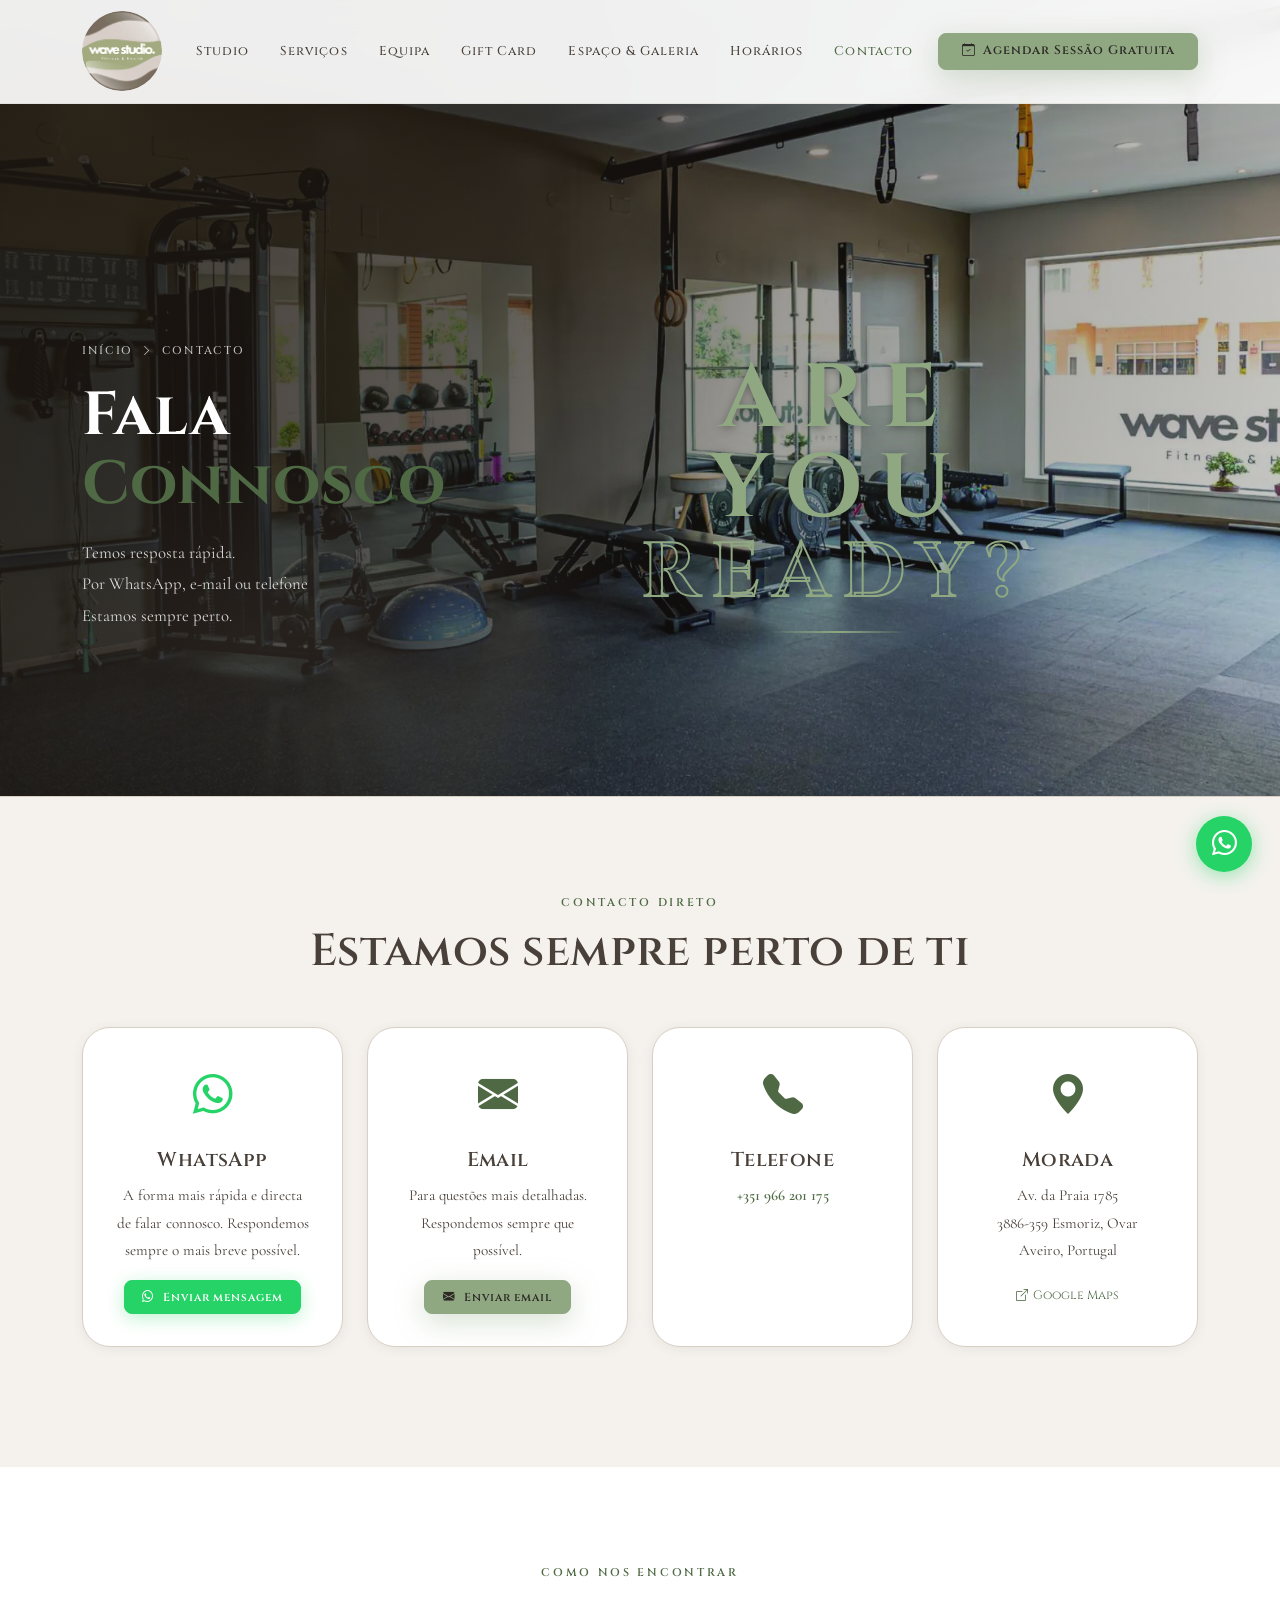
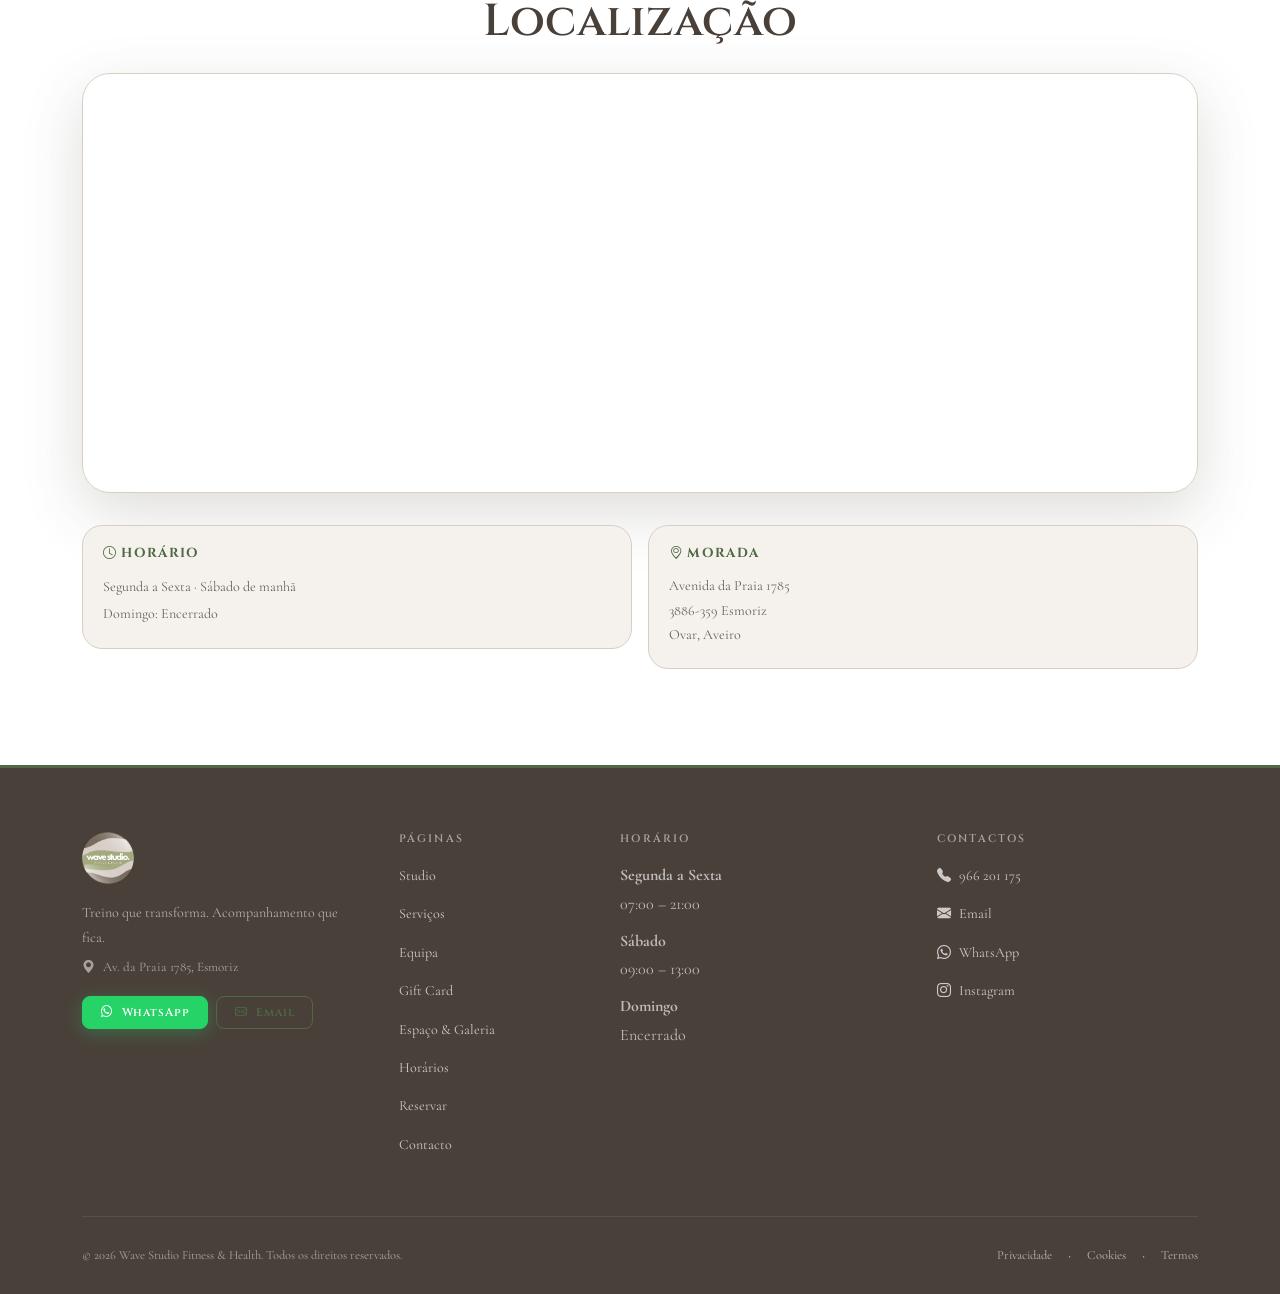
==== pages/contactos.html @ d320b625 "Versão inicial do website Wave Studio" ====
<!DOCTYPE html>
<html lang="pt-PT">
<head>
  <meta charset="UTF-8">
  <meta name="viewport" content="width=device-width, initial-scale=1.0">
  <meta name="theme-color" content="#4E6943">
  <title>Contacto — Wave Studio Fitness &amp; Health | Esmoriz</title>
  <meta name="description" content="Contacta o Wave Studio em Esmoriz. Telefone, email, WhatsApp. Av. da Praia 1785.">
  <meta name="robots" content="index, follow">
  <link rel="canonical" href="https://www.wavestudiofitness.pt/pages/contactos.html">
  <link rel="icon" href="/favicon.ico" sizes="any">
  <link rel="icon" type="image/png" sizes="32x32" href="../assets/icons/favicon-32.png">
  <link rel="icon" type="image/png" sizes="16x16" href="../assets/icons/favicon-16.png">
  <link rel="apple-touch-icon" sizes="180x180" href="../assets/icons/apple-touch-icon.png">
  <link rel="manifest" href="/site.webmanifest">
  <meta property="og:title" content="Contacto — Wave Studio Fitness & Health | Esmoriz">
  <meta property="og:description" content="Contacta o Wave Studio em Esmoriz. Telefone, email, WhatsApp. Av. da Praia 1785.">
  <meta property="og:type" content="website">
  <meta property="og:url" content="https://www.wavestudiofitness.pt/pages/contactos.html">
  <meta property="og:locale" content="pt_PT">
  <meta property="og:image" content="https://www.wavestudiofitness.pt/assets/images/logos/og-image.jpg">
  <link rel="preconnect" href="https://fonts.googleapis.com">
  <link rel="preconnect" href="https://fonts.gstatic.com" crossorigin>
  <link href="https://fonts.googleapis.com/css2?family=Cinzel:wght@400;500;600;700&family=Cormorant+Garamond:ital,wght@0,300;0,400;0,500;0,600;1,300;1,400&display=swap" rel="stylesheet">
  <link href="https://cdn.jsdelivr.net/npm/bootstrap@5.3.3/dist/css/bootstrap.min.css" rel="stylesheet" integrity="sha384-QWTKZyjpPEjISv5WaRU9OFeRpok6YctnYmDr5pNlyT2bRjXh0JMhjY6hW+ALEwIH" crossorigin="anonymous">
  <link rel="stylesheet" href="../assets/fonts/bootstrap-icons.css">
  <link rel="stylesheet" href="../assets/css/style.css">
  <link rel="stylesheet" href="../assets/css/overrides.css">

  <link rel="stylesheet" href="../assets/css/contactos.css">
</head>
<body>
  <a class="skip-link" href="#main-content">Saltar para o conteúdo</a>
  <!-- ════════════════════════════════════════════════════
       NAVBAR — estrutura idêntica em todas as páginas do site
  ════════════════════════════════════════════════════ -->
    <nav class="navbar navbar-expand-lg fixed-top" id="navbar" aria-label="Navegação principal">
    <div class="container">
      <a class="navbar-brand" href="../index.html" aria-label="Wave Studio Fitness &amp; Health">
        <img src="../assets/images/logos/logomarca.webp" alt="Wave Studio Fitness &amp; Health" class="navbar-logo"
             onerror="this.onerror=null;this.style.display='none'">
      </a>
      <button class="navbar-toggler" type="button"
              data-bs-toggle="collapse" data-bs-target="#menuNav"
              aria-controls="menuNav" aria-expanded="false"
              aria-label="Abrir menu de navegação">
        <span class="navbar-toggler-icon"></span>
      </button>
      <div class="navbar-collapse collapse" id="menuNav">
        <ul class="navbar-nav ms-auto align-items-lg-center gap-lg-1" role="list">
          <li class="nav-item"><a class="nav-link" href="../index.html#sobre">Studio</a></li>
          <li class="nav-item"><a class="nav-link" href="servicos.html">Serviços</a></li>
          <li class="nav-item"><a class="nav-link" href="equipa.html">Equipa</a></li>
          <li class="nav-item"><a class="nav-link" href="../index.html#gift">Gift Card</a></li>
          <li class="nav-item"><a class="nav-link" href="galeria.html">Espaço &amp; Galeria</a></li>
          <li class="nav-item"><a class="nav-link" href="horarios.html">Horários</a></li>
          <li class="nav-item"><a class="nav-link active" aria-current="page" href="contactos.html">Contacto</a></li>
          <li class="nav-item ms-lg-2">
            <a class="btn btn-primary btn-nav" href="reservas.html"
               aria-label="Reservar sessão experimental gratuita">
              <i class="bi bi-calendar-check" aria-hidden="true"></i>
              Agendar Sessão Gratuita
            </a>
          </li>
        </ul>
      </div>
    </div>
  </nav>
  <main id="main-content" tabindex="-1">
    <!-- ════════════════════════════════════════════════════
         HERO DA PÁGINA — imagem de fundo + breadcrumb
    ════════════════════════════════════════════════════ -->
        <header class="page-hero page-hero--img ayr-hero"
            style="background-image:url('../assets/images/gallery/equipamento-cardio.webp')"
            aria-labelledby="h-contactos">
      <div class="page-hero__overlay" aria-hidden="true"></div>

      <!-- ── Layout hero: esquerda = texto fixo | direita = animação ── -->
      <div class="container page-hero__inner">

        <!-- ESQUERDA: texto sempre visível -->
        <div class="ayr-left">
          <nav class="breadcrumb-wave" aria-label="Breadcrumb">
            <a href="../index.html">Início</a>
            <i class="bi bi-chevron-right" aria-hidden="true"></i>
            <span aria-current="page">Contacto</span>
          </nav>
          <h1 id="h-contactos" class="page-hero__titulo">Fala<br><span class="txt-accent">Connosco</span></h1>
          <p class="page-hero__sub">Temos resposta rápida.<br>Por WhatsApp, e-mail ou telefone <br>Estamos sempre perto.</p>
        </div>

        <!-- DIREITA: animação "ARE YOU READY?" -->
        <div class="ayr-right" aria-hidden="true">
          <span class="ayr-word" style="animation-delay:0s">ARE</span>
          <span class="ayr-word" style="animation-delay:.45s">YOU</span>
          <span class="ayr-word ayr-word--accent" style="animation-delay:.9s">READY?</span>
        </div>

      </div>
    </header>
    <!-- ════════════════════════════════════════════════════
         CANAIS DE CONTACTO — telefone, WhatsApp, email, morada
    ════════════════════════════════════════════════════ -->
    <section class="section section--creme" aria-labelledby="h-canais">
      <div class="container">
        <div class="text-center mb-5"><span class="sec-label">Contacto direto</span><h2 id="h-canais" class="sec-title">Estamos sempre perto de ti</h2></div>
        <div class="row g-4 mb-4">
          <div class="col-md-6 col-lg-3 reveal">
            <div class="card-wave text-center">
              <i class="bi bi-whatsapp" style="font-size:2.5rem;color:#25D366;display:block;margin-bottom:1rem" aria-hidden="true"></i>
              <h3 class="card-title">WhatsApp</h3>
              <p class="card-text">A forma mais rápida e directa de falar connosco. Respondemos sempre o mais breve possível.</p>
              <a href="https://wa.me/351966201175?text=Olá!%20Gostaria%20de%20saber%20mais%20sobre%20o%20Wave%20Studio." target="_blank" rel="noopener noreferrer" class="btn btn-wa btn-sm" aria-label="WhatsApp (abre em nova aba)"><i class="bi bi-whatsapp" aria-hidden="true"></i> Enviar mensagem</a>
            </div>
          </div>
          <div class="col-md-6 col-lg-3 reveal" style="animation-delay:.1s">
            <div class="card-wave text-center">
              <i class="bi bi-envelope-fill" style="font-size:2.5rem;color:var(--salvia-texto);display:block;margin-bottom:1rem" aria-hidden="true"></i>
              <h3 class="card-title">Email</h3>
              <p class="card-text">Para questões mais detalhadas. Respondemos sempre que possível.</p>
              <a href="mailto:wavestudiofitness@gmail.com?subject=Questao%20Wave%20Studio" class="btn btn-primary btn-sm"><i class="bi bi-envelope-fill" aria-hidden="true"></i> Enviar email</a>
            </div>
          </div>
          <div class="col-md-6 col-lg-3 reveal" style="animation-delay:.15s">
            <div class="card-wave text-center">
              <i class="bi bi-telephone-fill" style="font-size:2.5rem;color:var(--salvia-texto);display:block;margin-bottom:1rem" aria-hidden="true"></i>
              <h3 class="card-title">Telefone</h3>
              <p class="card-text"><a href="tel:+351966201175" style="color:var(--salvia-texto);text-decoration:none;font-weight:600">+351 966 201 175</a></p>
            </div>
          </div>
          <div class="col-md-6 col-lg-3 reveal" style="animation-delay:.2s">
            <div class="card-wave text-center">
              <i class="bi bi-geo-alt-fill" style="font-size:2.5rem;color:var(--salvia-texto);display:block;margin-bottom:1rem" aria-hidden="true"></i>
              <h3 class="card-title">Morada</h3>
              <p class="card-text">Av. da Praia 1785<br>3886-359 Esmoriz, Ovar<br>Aveiro, Portugal</p>
              <a href="https://maps.google.com/?q=Avenida+da+Praia+1785+Esmoriz" target="_blank" rel="noopener noreferrer" style="font-family:var(--f-h);font-size:.76rem;color:var(--salvia-texto);text-decoration:none;display:inline-flex;align-items:center;gap:.35rem" aria-label="Google Maps"><i class="bi bi-box-arrow-up-right" aria-hidden="true"></i>Google Maps</a>
            </div>
          </div>
        </div>
      </div>
    </section>
    <!-- ════════════════════════════════════════════════════
         MAPA — localização incorporada (Google Maps embed)
    ════════════════════════════════════════════════════ -->
    <section class="section" aria-labelledby="h-mapa">
      <div class="container">
        <div class="text-center mb-4"><span class="sec-label">Como nos encontrar</span><h2 id="h-mapa" class="sec-title">Localização</h2></div>
        <div style="border-radius:var(--r-xl);overflow:hidden;box-shadow:var(--sh-lg);border:1px solid var(--bege);height:420px">
          <iframe src="https://www.google.com/maps/embed?pb=!1m18!1m12!1m3!1d3023.1!2d-8.6432!3d40.9453!2m3!1f0!2f0!3f0!3m2!1i1024!2i768!4f13.1!3m3!1m2!1s0x0%3A0x0!2sAvenida+da+Praia+1785%2C+Esmoriz!5e0!3m2!1spt!2spt!4v1" width="100%" height="100%" style="border:0" loading="lazy" allowfullscreen title="Mapa do Wave Studio em Esmoriz" referrerpolicy="no-referrer-when-downgrade"></iframe>
        </div>
        <div class="row g-3 mt-3">
          <div class="col-md-6"><div style="background:var(--creme);border-radius:var(--r-lg);padding:1.25rem;border:1px solid var(--bege)"><h4 style="font-family:var(--f-h);font-size:.82rem;font-weight:700;letter-spacing:.1em;text-transform:uppercase;color:var(--salvia-texto);margin-bottom:.75rem"><i class="bi bi-clock me-1" aria-hidden="true"></i>Horário</h4><p style="font-family:var(--f-body);font-size:.88rem;color:var(--txt-muted);margin:0;line-height:1.9">Segunda a Sexta · Sábado de manhã<br>Domingo: Encerrado</p></div></div>
          <div class="col-md-6"><div style="background:var(--creme);border-radius:var(--r-lg);padding:1.25rem;border:1px solid var(--bege)"><h4 style="font-family:var(--f-h);font-size:.82rem;font-weight:700;letter-spacing:.1em;text-transform:uppercase;color:var(--salvia-texto);margin-bottom:.75rem"><i class="bi bi-geo-alt me-1" aria-hidden="true"></i>Morada</h4><address style="font-style:normal;font-family:var(--f-body);font-size:.88rem;color:var(--txt-muted);line-height:1.75;margin:0">Avenida da Praia 1785<br>3886-359 Esmoriz<br>Ovar, Aveiro</address></div></div>
        </div>
      </div>
    </section>
  </main>
  <!-- ════════════════════════════════════════════════════
       FOOTER — estrutura idêntica em todas as páginas do site
  ════════════════════════════════════════════════════ -->
    <footer class="footer" role="contentinfo">
    <div class="container">
      <div class="row g-4 justify-content-between">
        <div class="col-lg-3">
          <img src="../assets/images/logos/logomarca.webp" alt="Wave Studio Fitness &amp; Health"
               class="footer__logo" onerror="this.style.display='none'">
          <p class="footer__tagline">Treino que transforma. Acompanhamento que fica.</p>
          <address class="footer__addr not-italic"><i class="bi bi-geo-alt-fill me-2" aria-hidden="true"></i>Av. da Praia 1785, Esmoriz</address>
          <div class="d-flex gap-2 flex-wrap mt-3">
            <a href="https://wa.me/351966201175" target="_blank" rel="noopener noreferrer"
               class="btn btn-wa btn-sm" aria-label="WhatsApp">
              <i class="bi bi-whatsapp" aria-hidden="true"></i> WhatsApp
            </a>
            <a href="mailto:wavestudiofitness@gmail.com" class="btn btn-outline-salvia btn-sm">
              <i class="bi bi-envelope" aria-hidden="true"></i> Email
            </a>
          </div>
        </div>
        <div class="col-sm-6 col-lg-2">
          <h2 class="footer__h">Páginas</h3>
          <nav aria-label="Rodapé — páginas">
            <ul class="footer__links">
              <li><a href="../index.html#sobre" class="footer__link">Studio</a></li>
              <li><a href="servicos.html" class="footer__link">Serviços</a></li>
              <li><a href="equipa.html" class="footer__link">Equipa</a></li>
              <li><a href="../index.html#gift" class="footer__link">Gift Card</a></li>
              <li><a href="galeria.html" class="footer__link">Espaço &amp; Galeria</a></li>
              <li><a href="horarios.html" class="footer__link">Horários</a></li>
              <li><a href="reservas.html" class="footer__link">Reservar</a></li>
              <li><a href="contactos.html" class="footer__link">Contacto</a></li>
            </ul>
          </nav>
        </div>
        <div class="col-sm-6 col-lg-3">
          <h2 class="footer__h">Horário</h3>
          <dl class="footer__horario"><dt>Segunda a Sexta</dt><dd>07:00 – 21:00</dd><dt>Sábado</dt><dd>09:00 – 13:00</dd><dt>Domingo</dt><dd>Encerrado</dd></dl>
        </div>
        <div class="col-sm-6 col-lg-3">
          <h2 class="footer__h">Contactos</h3>
          <ul class="footer__links">
            <li><a href="tel:+351966201175" class="footer__link"><i class="bi bi-telephone-fill me-2" aria-hidden="true"></i>966 201 175</a></li>
            <li><a href="mailto:wavestudiofitness@gmail.com" class="footer__link"><i class="bi bi-envelope-fill me-2" aria-hidden="true"></i>Email</a></li>
            <li><a href="https://wa.me/351966201175" target="_blank" rel="noopener noreferrer" class="footer__link" aria-label="WhatsApp"><i class="bi bi-whatsapp me-2" aria-hidden="true"></i>WhatsApp</a></li>
            <li><a href="https://instagram.com/wavestudiofitness" target="_blank" rel="noopener noreferrer" class="footer__link" aria-label="Instagram"><i class="bi bi-instagram me-2" aria-hidden="true"></i>Instagram</a></li>
          </ul>
        </div>
      </div>
      <div class="footer__base">
        <p class="footer__copy">© 2026 Wave Studio Fitness &amp; Health. Todos os direitos reservados.</p>
        <nav class="footer__legal" aria-label="Legal">
          <a href="privacidade.html" class="footer__legal-link">Privacidade</a>
          <span aria-hidden="true">·</span>
          <a href="cookies.html" class="footer__legal-link">Cookies</a>
          <span aria-hidden="true">·</span>
          <a href="termos.html" class="footer__legal-link">Termos</a>
        </nav>
      </div>
    </div>
  </footer>
  <!-- ════════════════════════════════════════════════════
       SCRIPTS — Bootstrap + site.js
  ════════════════════════════════════════════════════ -->
  <script src="https://cdn.jsdelivr.net/npm/bootstrap@5.3.3/dist/js/bootstrap.bundle.min.js"
          integrity="sha384-YvpcrYf0tY3lHB60NNkmXc4s9bIOgUxi8T/jzmzH6wHs8lyxwQz8UhVxMrZjXhR"
          crossorigin="anonymous"></script>
  <script src="../assets/js/site.js"></script>

  <!-- Cookie Banner -->
  <div id="bannerCookies" class="cookie-banner" role="dialog"
       aria-modal="true" aria-labelledby="ck-h" aria-describedby="ck-d" hidden>
    <div class="cookie-banner__inner">
      <div class="cookie-banner__txt">
        <strong id="ck-h">Utilizamos cookies</strong>
        <p id="ck-d">Essenciais para o funcionamento.
          <a href="cookies.html" class="cookie-banner__link">Cookies</a> ·
          <a href="privacidade.html" class="cookie-banner__link">Privacidade</a>.
        </p>
      </div>
      <div class="cookie-banner__btns">
        <button class="btn-ck-recusar" onclick="recusarCookies()">Só essenciais</button>
        <button class="btn btn-primary btn-sm" onclick="aceitarCookies()">Aceitar todos</button>
      </div>
    </div>
  </div>

  <a href="https://wa.me/351966201175?text=Ol%C3%A1!%20Gostaria%20de%20saber%20mais%20sobre%20o%20Wave%20Studio."
     class="btn-whatsapp" target="_blank" rel="noopener noreferrer"
     aria-label="Contactar via WhatsApp">
    <i class="bi bi-whatsapp" aria-hidden="true"></i>
  </a>
</body>
</html>
---- assets/css/style.css ----
/* ════════════════════════════════════════════════════════════════════
   WAVE STUDIO FITNESS & HEALTH — style.css  v6.0  (Unificado)
   ────────────────────────────────────────────────────────────────────
   Arquitectura : Mobile-First | BEM | CSS Custom Properties
   Tipografia   : Cinzel (display/títulos) + Cormorant Garamond (corpo)
   WCAG 2.1 AA  : Todos os pares de cor verificados

   PALETA PRINCIPAL
   ┌─────────────────────────────────────────────────────────────────┐
   │  --salvia        #8FA882  fundo de botões, badges, destaques    │
   │  --salvia-hover  #7A9470  hover de botões primários             │
   │  --salvia-texto  #4E6943  texto verde: 6.1:1 ✅ AA sobre branco │
   │  --salvia-btn    #2D2A26  texto sobre botão sálvia: 5.5:1 ✅ AA │
   │  --wa            #25D366  WhatsApp                              │
   └─────────────────────────────────────────────────────────────────┘

   ESTRUTURA DE FICHEIROS
   ├── css/
   │   ├── style.css      ← ESTE FICHEIRO (design system completo)
   │   └── overrides.css  ← Bootstrap 5.3 overrides da marca
   ├── js/
   │   └── site.js        ← JavaScript único (todos os módulos)
   ├── index.html
   └── pages/
       ├── servicos.html | galeria.html | horarios.html
       ├── reservas.html | contactos.html | nosso-espaco.html
       ├── equipa.html   | privacidade.html | cookies.html | termos.html

   CARREGAMENTO EM TODAS AS PÁGINAS:
   index.html  → css/style.css   + css/overrides.css + js/site.js
   pages/*.html→ ../css/style.css + ../css/overrides.css + ../js/site.js
════════════════════════════════════════════════════════════════════ */


/* ────────────────────────────────────────────────────────────────
   1. DESIGN TOKENS — Fonte única da verdade visual
   ──────────────────────────────────────────────────────────────── */
:root {

  /* Sálvia — cor principal da marca */
  --salvia:        #8FA882;
  --salvia-hover:  #7A9470;
  --salvia-light:  #EBF2E8;
  --salvia-rgb:    143, 168, 130;
  --salvia-texto:  #4E6943;   /* 6.1:1 ✅ AA sobre branco */
  --salvia-btn:    #2D2A26;   /* 5.5:1 ✅ AA sobre fundo sálvia */

  /* WhatsApp */
  --wa:       #25D366;
  --wa-hover: #1da851;

  /* Neutros taupe */
  --taupe:       #7D7168;
  --taupe-esc:   #5E544C;
  --taupe-light: #EDE8E3;

  /* Fundos */
  --bege:   #D8CFC4;
  --creme:  #F5F2EE;
  --branco: #FFFFFF;

  /* Texto — todos WCAG AA mínimo */
  --txt-h:     #4A403A;  /* 10.1:1 ✅ AAA sobre branco */
  --txt-corpo: #4A403A;  /* 10.1:1 ✅ AAA */
  --txt-muted: #6B5F57;  /* 6.2:1  ✅ AA  */
  --txt-inv:   #FFFFFF;

  /* Tipografia */
  --f-h:    'Cinzel', Georgia, serif;
  --f-body: 'Cormorant Garamond', Georgia, serif;

  /* Espaçamento de secções */
  --sp:    6rem 0;
  --sp-sm: 3.5rem 0;

  /* Sombras */
  --sh-xs: 0 1px 4px  rgba(74, 64, 58, .06);
  --sh-sm: 0 2px 12px rgba(74, 64, 58, .08);
  --sh-md: 0 8px 32px rgba(74, 64, 58, .13);
  --sh-lg: 0 20px 60px rgba(74, 64, 58, .18);
  --sh-xl: 0 32px 80px rgba(74, 64, 58, .22);
  --sh-s:  0 8px 28px rgba(143, 168, 130, .35);  /* acento sálvia */

  /* Raios */
  --r:    8px;
  --r-md: 14px;
  --r-lg: 20px;
  --r-xl: 28px;

  /* Transições */
  --tr:    .28s cubic-bezier(.4, 0, .2, 1);
  --tr-lg: .45s cubic-bezier(.4, 0, .2, 1);

  /* Layout */
  --nav-h: 96px;
}


/* ────────────────────────────────────────────────────────────────
   2. RESET & BASE
   ──────────────────────────────────────────────────────────────── */
*, *::before, *::after { box-sizing: border-box; }

html {
  scroll-behavior: smooth;
  scroll-padding-top: calc(var(--nav-h) + 1rem);
}

/* Respeita preferência de movimento reduzido — WCAG 2.3.3 */
@media (prefers-reduced-motion: reduce) {
  html { scroll-behavior: auto; }
  *, *::before, *::after {
    animation-duration:        .01ms !important;
    animation-iteration-count: 1     !important;
    transition-duration:       .01ms !important;
  }
}

body {
  font-family: var(--f-body);
  font-size:   16px;
  line-height: 1.8;
  color:       var(--txt-corpo);
  background:  var(--branco);
  overflow-x:  hidden;
  -webkit-font-smoothing: antialiased;
}

img { max-width: 100%; height: auto; display: block; }

h1, h2, h3, h4, h5, h6 {
  font-family:    var(--f-h);
  font-weight:    600;
  line-height:    1.2;
  color:          var(--txt-h);
  letter-spacing: .02em;
}


/* ────────────────────────────────────────────────────────────────
   3. ACESSIBILIDADE — WCAG 2.1 AA
   ──────────────────────────────────────────────────────────────── */

/* Foco visível para teclado — WCAG 2.4.7 */
:focus-visible {
  outline:        3px solid var(--salvia-texto);
  outline-offset: 3px;
  border-radius:  3px;
}
:focus:not(:focus-visible) { outline: none; }

/* Skip link — WCAG 2.4.1 */
.skip-link {
  position:        absolute;
  top:             -100%;
  left:            1rem;
  z-index:         9999;
  padding:         .5rem 1.25rem;
  background:      var(--salvia-texto);
  color:           var(--txt-inv);
  font-family:     var(--f-h);
  font-size:       .85rem;
  font-weight:     600;
  text-decoration: none;
  border-radius:   0 0 var(--r) var(--r);
  transition:      top var(--tr);
}
.skip-link:focus { top: 0; }


/* ────────────────────────────────────────────────────────────────
   4. TIPOGRAFIA UTILITÁRIA
   ──────────────────────────────────────────────────────────────── */

/* Rótulo de secção (texto pequeno acima do título) */
.sec-label {
  display:        block;
  font-family:    var(--f-h);
  font-size:      .7rem;
  font-weight:    600;
  letter-spacing: .24em;
  text-transform: uppercase;
  color:          var(--salvia-texto);
  margin-bottom:  .75rem;
}

/* Título de secção */
.sec-title {
  font-size:      clamp(1.9rem, 4vw, 2.8rem);
  font-weight:    600;
  color:          var(--txt-h);
  margin-bottom:  1.25rem;
  letter-spacing: .01em;
}

/* Subtítulo / lead */
.sec-sub {
  font-size:   1.05rem;
  font-weight: 400;
  max-width:   560px;
  color:       var(--txt-muted);
  line-height: 1.85;
}

/* Texto de corpo de secção */
.sec-text {
  font-size:   1.05rem;
  font-weight: 400;
  line-height: 1.9;
  color:       var(--txt-corpo);
}

/* Cor de destaque */
.txt-accent { color: var(--salvia-texto); }

/* Linha decorativa */
.deco-line {
  display:       block;
  width:         3rem;
  height:        2px;
  background:    var(--salvia);
  margin:        .4rem 0 1.4rem;
  border-radius: 2px;
}
.deco-line--center { margin-left: auto; margin-right: auto; }


/* ────────────────────────────────────────────────────────────────
   5. LAYOUT — Secções e containers
   ──────────────────────────────────────────────────────────────── */
.section         { padding: var(--sp); }
.section--creme  { background: var(--creme); }
.section--light  { background: var(--salvia-light); }
.section--dark   { background: var(--taupe-esc); }

@media (max-width: 767px) { .section { padding: var(--sp-sm); } }
@media (min-width: 1200px) { .container { max-width: 1140px; } }
@media (min-width: 1400px) { .container { max-width: 1200px; } }


/* ────────────────────────────────────────────────────────────────
   6. NAVBAR (Versão Corrigida para Evitar Duplicação/Tremor)
   ──────────────────────────────────────────────────────────────── */
/* ══════════════════════════════════════════════════════════════════
   6. NAVBAR — Responsiva (mobile · tablet · desktop)
   Breakpoints: ≤575px mobile | 576–991px tablet | ≥992px desktop
   ══════════════════════════════════════════════════════════════════ */

/* ── Base — todos os tamanhos ── */
.navbar {
  min-height:              var(--nav-h);     /* 96px token */
  background:              rgba(255, 255, 255, .92);
  backdrop-filter:         blur(16px);
  -webkit-backdrop-filter: blur(16px);
  border-bottom:           1px solid rgba(216, 207, 196, .40);
  padding:                 .4rem 0;
  -webkit-transform:       translate3d(0, 0, 0);
  transform:               translate3d(0, 0, 0);
  -webkit-backface-visibility: hidden;
  backface-visibility:     hidden;
  will-change:             transform, background, box-shadow;
  transition:              background var(--tr), box-shadow var(--tr),
                           min-height var(--tr), padding var(--tr);
}

/* ── Estado após scroll (JS adiciona .navbar--scrolled) ── */
.navbar--scrolled {
  background: rgba(255, 255, 255, .98);
  box-shadow: var(--sh-md);
  min-height: 60px;
  padding:    .1rem 0;
}
.navbar--scrolled .navbar-logo {
  height: 46px;
  width:  46px;
}
.navbar--scrolled .nav-link {
  padding: .3rem .7rem !important;
}
.navbar--scrolled .btn-nav {
  padding: .3rem 1rem !important;
}
.navbar--scrolled .navbar-toggler {
  padding: .18rem .38rem;
}
.navbar--scrolled .navbar-toggler-icon {
  width:  1.1em;
  height: 1.1em;
}

/* ── Logo ── */
.navbar-logo {
  height:        80px;
  width:         80px;
  object-fit:    cover;
  border-radius: 50%;
  display:       block;
  flex-shrink:   0;
  transition:    height var(--tr), width var(--tr), opacity var(--tr);
}
.navbar-logo:hover { opacity: .88; }

/* ── Links de navegação ── */
.nav-link {
  font-family:    var(--f-h);
  font-weight:    500;
  font-size:      .8rem;
  letter-spacing: .08em;
  color:          var(--txt-h)     !important;
  padding:        .5rem .85rem     !important;
  border-radius:  var(--r);
  transition:     color var(--tr)  !important;
}
.nav-link:hover,
.nav-link.active { color: var(--salvia-texto) !important; }

/* ── Botão CTA na navbar ── */
.btn-nav {
  font-size: .78rem !important;
  padding:   .5rem 1.4rem !important;
}

/* ── Botão sanduíche ── */
.navbar-toggler {
  border:        1.5px solid rgba(216, 207, 196, .7);
  border-radius: var(--r);
  padding:       .28rem .48rem;
  line-height:   1;
  transition:    border-color var(--tr), background var(--tr),
                 padding var(--tr);
}
.navbar-toggler:hover {
  border-color: var(--salvia-texto);
  background:   rgba(143, 168, 130, .08);
}
.navbar-toggler:focus         { box-shadow: none; }
.navbar-toggler:focus-visible {
  outline:        2px solid var(--salvia-texto);
  outline-offset: 3px;
  box-shadow:     none;
}
.navbar-toggler-icon {
  width:            1.3em;
  height:           1.3em;
  background-image: url("data:image/svg+xml,%3csvg xmlns='http://www.w3.org/2000/svg' viewBox='0 0 30 30'%3e%3cpath stroke='rgba%2878%2C105%2C67%2C0.85%29' stroke-linecap='round' stroke-width='2.2' d='M4 8h22M4 15h22M4 22h22'/%3e%3c/svg%3e");
  transition:       width var(--tr), height var(--tr);
}

/* ══ TABLET + MOBILE ≤991px — menu colapsa ══════════════════════ */
@media (max-width: 991px) {
  .navbar .container {
    position: relative;
  }

  /* Dropdown flutua por cima do conteúdo, não empurra a página */
  .navbar-collapse {
    position:              absolute;
    top:                   100%;
    left:                  0;
    right:                 0;
    z-index:               1040;
    background:            rgba(255, 255, 255, .98);
    backdrop-filter:       blur(16px);
    -webkit-backdrop-filter: blur(16px);
    border-radius:         0 0 var(--r-md) var(--r-md);
    border-top:            1px solid rgba(216, 207, 196, .4);
    box-shadow:            0 16px 48px rgba(74, 64, 58, .16);
    padding:               .2rem 1rem .6rem;
    transform-origin:      top center;
  }

  /* Links compactos no dropdown */
  #menuNav .nav-link {
    font-size:      .8rem         !important;
    padding:        .42rem .6rem  !important;
    border-bottom:  1px solid rgba(216, 207, 196, .22);
    border-radius:  0;
    letter-spacing: .05em;
  }
  #menuNav .nav-item:last-of-type .nav-link { border-bottom: none; }
  #menuNav .nav-link.active,
  #menuNav .nav-link:hover { color: var(--salvia-texto) !important; }

  /* Botão CTA largura total, compacto */
  #menuNav .btn-nav {
    width:           100%        !important;
    justify-content: center      !important;
    margin-top:      .4rem       !important;
    font-size:       .8rem       !important;
    padding:         .5rem 1rem  !important;
  }
}

/* ══ TABLET 576–991px ═══════════════════════════════════════════ */
@media (min-width: 576px) and (max-width: 991px) {
  .navbar-logo          { height: 68px; width: 68px; }
  .navbar-toggler       { padding: .3rem .52rem; }
  .navbar-toggler-icon  { width: 1.25em; height: 1.25em; }
  .navbar--scrolled     { min-height: 56px; }
  .navbar--scrolled .navbar-logo { height: 44px; width: 44px; }
}

/* ══ MOBILE ≤575px ══════════════════════════════════════════════ */
@media (max-width: 575px) {
  :root { --nav-h: 72px; }

  .navbar               { min-height: var(--nav-h); padding: .25rem 0; }
  .navbar-logo          { height: 56px; width: 56px; }
  .navbar-toggler       { padding: .25rem .44rem; }
  .navbar-toggler-icon  { width: 1.2em; height: 1.2em; }
  .navbar--scrolled     { min-height: 52px; padding: .08rem 0; }
  .navbar--scrolled .navbar-logo { height: 40px; width: 40px; }

  /* Links — área de toque mínima 44px (WCAG 2.5.5) */
  #menuNav .nav-link {
    font-size: .85rem      !important;
    padding:   .55rem .5rem !important;
  }
}


/* ────────────────────────────────────────────────────────────────
   7. HERO — index.html
   ──────────────────────────────────────────────────────────────── */
.hero {
  min-height:  100vh;
  padding-top: var(--nav-h);
  position:    relative;
  display:     flex;
  align-items: center;
  overflow:    hidden;
  background:  var(--creme);
}

/* Camada 1: foto de fundo desfocada */
.hero__bg {
  position:            absolute;
  inset:               0;
  z-index:             0;
  background-size:     cover;
  background-position: center right;
  background-repeat:   no-repeat;
  filter:              blur(3px) brightness(.85);
  transform:           scale(1.04);
}

/* Camada 2: gradiente que protege a legibilidade do texto */
.hero__overlay {
  position:  absolute;
  inset:     0;
  z-index:   1;
  background: linear-gradient(
    105deg,
    rgba(245, 242, 238, .97) 0%,
    rgba(245, 242, 238, .91) 32%,
    rgba(245, 242, 238, .62) 54%,
    rgba(245, 242, 238, .20) 72%,
    rgba(245, 242, 238, .05) 88%
  );
}

/* Camada 3: conteúdo */
.hero__inner {
  position: relative;
  z-index:  2;
  padding:  4rem 1.5rem;
  width:    100%;
}

.hero__pretitulo {
  display:        flex;
  align-items:    center;
  gap:            .75rem;
  font-family:    var(--f-h);
  font-size:      .72rem;
  font-weight:    500;
  letter-spacing: .22em;
  text-transform: uppercase;
  color:          var(--salvia-texto);
  margin-bottom:  1.5rem;
}
.hero__pretitulo::before {
  content:       '';
  display:       block;
  width:         2rem;
  height:        1.5px;
  background:    var(--salvia);
  border-radius: 2px;
}

.hero__titulo {
  font-size:      clamp(2.6rem, 5vw, 4.2rem);
  font-weight:    700;
  color:          var(--txt-h);
  line-height:    1.1;
  margin-bottom:  .5rem;
  letter-spacing: -.01em;
}
.hero__titulo-em {
  font-style:  italic;
  font-weight: 400;
  color:       var(--salvia-texto);
}
.hero__subtitulo {
  font-family:    var(--f-h);
  font-size:      clamp(1.1rem, 2vw, 1.75rem);
  font-style:     italic;
  font-weight:    400;
  color:          var(--salvia-texto);
  line-height:    1.2;
  margin-bottom:  1.5rem;
  letter-spacing: -.01em;
  white-space:    nowrap;
}
.hero__subtitulo em {
  font-style: italic;
}

.hero__sub {
  font-size:     1.05rem;
  font-weight:   400;
  color:         var(--txt-muted);
  line-height:   1.85;
  max-width:     500px;
  margin-bottom: 2rem;
}

.hero__ctas {
  display:       flex;
  flex-wrap:     wrap;
  gap:           1rem;
  margin-bottom: 3rem;
}

.hero__trust {
  display:     flex;
  flex-wrap:   wrap;
  gap:         1.5rem;
  padding-top: 1.5rem;
  border-top:  1px solid var(--bege);
}
.trust-item {
  display:     flex;
  align-items: center;
  gap:         .45rem;
  font-family: var(--f-h);
  font-size:   .78rem;
  font-weight: 500;
  color:       var(--txt-muted);
}
.trust-icon { color: var(--salvia-texto); font-size: .95rem; }

/* Logo animado */
.hero__logo-col {
  display:         flex;
  align-items:     center;
  justify-content: center;
  padding:         2rem;
}
.hero__logo-wrap {
  position:        relative;
  display:         flex;
  align-items:     center;
  justify-content: center;
}
.hero__logo-aura {
  position:      absolute;
  width:         115%; height: 115%;
  border-radius: 50%;
  background:    radial-gradient(
    circle,
    rgba(143, 168, 130, .28) 0%,
    rgba(216, 207, 196, .22) 50%,
    transparent 75%
  );
  animation: auraPulse 4s ease-in-out infinite;
}
@keyframes auraPulse {
  0%, 100% { transform: scale(1);    opacity: .7; }
  50%       { transform: scale(1.08); opacity: 1;  }
}
.hero__logo-ring {
  position:      absolute;
  width:         108%; height: 108%;
  border-radius: 50%;
  border:        1.5px solid rgba(143, 168, 130, .22);
  animation:     ringRotate 22s linear infinite;
}
.hero__logo-ring::after {
  content:       '';
  position:      absolute;
  top:  -4px; left: 40%;
  width:         8px; height: 8px;
  border-radius: 50%;
  background:    var(--salvia);
  opacity:       .65;
}
@keyframes ringRotate {
  from { transform: rotate(0deg); }
  to   { transform: rotate(360deg); }
}
.hero__logo-img {
  width:         min(340px, 80vw);
  height:        min(340px, 80vw);
  object-fit:    cover;
  border-radius: 50%;
  position:      relative;
  z-index:       1;
  filter:
    drop-shadow(0 24px 60px rgba(74, 64, 58, .42))
    drop-shadow(0 8px 24px rgba(143, 168, 130, .30));
  animation: logoFloat 6s ease-in-out infinite;
}
@keyframes logoFloat {
  0%, 100% { transform: translateY(0);    }
  50%       { transform: translateY(-14px); }
}

/* Scroll indicator */
.hero__scroll {
  position:       absolute;
  bottom:         2rem; left: 50%;
  transform:      translateX(-50%);
  display:        flex;
  flex-direction: column;
  align-items:    center;
  gap:            .4rem;
  z-index:        2;
  animation:      scrollFade 2.2s ease-in-out infinite;
}
.hero__scroll-line {
  width:         1.5px; height: 24px;
  background:    linear-gradient(to bottom, var(--salvia-texto), transparent);
  border-radius: 2px;
}
.hero__scroll-txt {
  font-family:    var(--f-h);
  font-size:      .6rem;
  font-weight:    500;
  letter-spacing: .2em;
  text-transform: uppercase;
  color:          var(--txt-muted);
}
@keyframes scrollFade {
  0%, 100% { opacity: .35; }
  50%       { opacity: .9;  }
}

@media (max-width: 767px) {
  .hero__sub   { max-width: 100%; }
  .hero__logo-img { width: min(240px, 80vw); height: min(240px, 80vw); }
  .hero__ctas .btn { width: 100%; justify-content: center; }
}


/* ────────────────────────────────────────────────────────────────
   8. ANIMAÇÕES DE ENTRADA
   ──────────────────────────────────────────────────────────────── */
/* Animação CSS simples para hero */
.fade-up {
  opacity:   0;
  transform: translateY(20px);
  animation: fadeUp .75s ease forwards;
}
@keyframes fadeUp { to { opacity: 1; transform: translateY(0); } }

/* Reveal via JS (IntersectionObserver) — classe única para todo o site */
.reveal {
  opacity:    0;
  transform:  translateY(28px);
  transition: opacity .65s ease, transform .65s ease;
}
.reveal.is-visible { opacity: 1; transform: translateY(0); }


/* ────────────────────────────────────────────────────────────────
   9. PÁGINA HERO — Subpáginas (pages/)
   ──────────────────────────────────────────────────────────────── */
.page-hero {
  background:    var(--creme);
  padding:       calc(var(--nav-h) + 4rem) 0 4rem;
  position:      relative;
  overflow:      hidden;
  border-bottom: 1px solid var(--bege);
}
.page-hero::before {
  content:  '';
  position: absolute;
  inset:    0;
  background:
    radial-gradient(ellipse 70% 60% at 80% 50%, rgba(143,168,130,.10) 0%, transparent 70%),
    radial-gradient(ellipse 50% 40% at 20% 80%, rgba(216,207,196,.30) 0%, transparent 60%);
  pointer-events: none;
}

/* Variante com imagem de fundo */
.page-hero--img {
  background-size:     cover;
  background-position: center;
  padding:             calc(var(--nav-h) + 5rem) 0 5rem;
  color:               var(--txt-inv);
}
.page-hero--img .page-hero__overlay {
  position:  absolute;
  inset:     0;
  background: linear-gradient(
    to right,
    rgba(74, 64, 58, .92) 0%,
    rgba(74, 64, 58, .72) 50%,
    rgba(74, 64, 58, .38) 100%
  );
}

.page-hero__inner {
  position: relative;
  z-index:  1;
}

/* Breadcrumb */
.breadcrumb-wave {
  display:        flex;
  align-items:    center;
  gap:            .5rem;
  font-family:    var(--f-h);
  font-size:      .7rem;
  font-weight:    500;
  letter-spacing: .15em;
  text-transform: uppercase;
  color:          var(--salvia-texto);
  margin-bottom:  1.25rem;
}
.page-hero--img .breadcrumb-wave { color: rgba(255,255,255,.75); }
.breadcrumb-wave a {
  color:           inherit;
  text-decoration: none;
  transition:      opacity var(--tr);
}
.breadcrumb-wave a:hover { opacity: .8; }

.page-hero__titulo {
  font-size:      clamp(2.2rem, 5vw, 3.8rem);
  font-weight:    700;
  color:          var(--txt-h);
  margin-bottom:  1rem;
  line-height:    1.15;
}
.page-hero--img .page-hero__titulo { color: var(--txt-inv); }

.page-hero__sub {
  font-size:   1.05rem;
  font-weight: 400;
  color:       var(--txt-muted);
  max-width:   540px;
  line-height: 1.85;
}
.page-hero--img .page-hero__sub { color: rgba(255,255,255,.82); }


/* ────────────────────────────────────────────────────────────────
   10. COMPONENTES REUTILIZÁVEIS
   ──────────────────────────────────────────────────────────────── */

/* Card base */
.card-wave {
  background:    var(--branco);
  border:        1.5px solid var(--bege);
  border-radius: var(--r-xl);
  padding:       2rem;
  height:        100%;
  box-shadow:    var(--sh-sm);
  position:      relative;
  overflow:      hidden;
  transition:    transform var(--tr), box-shadow var(--tr), border-color var(--tr);
}
.card-wave::before {
  content:          '';
  position:         absolute;
  top: 0; left: 0; right: 0;
  height:           3px;
  background:       linear-gradient(90deg, var(--salvia), var(--salvia-texto));
  transform:        scaleX(0);
  transform-origin: left;
  transition:       transform var(--tr);
}
.card-wave:hover {
  transform:    translateY(-5px);
  box-shadow:   var(--sh-md);
  border-color: rgba(143, 168, 130, .40);
}
.card-wave:hover::before { transform: scaleX(1); }

/* Variante destaque (fundo sálvia) */
.card-wave--accent {
  background:   var(--salvia-texto);
  border-color: var(--salvia-texto);
  color:        var(--txt-inv);
}
.card-wave--accent::before {
  background: rgba(255, 255, 255, .25);
  transform:  scaleX(1);
}

/* Ícone de card */
.card-icon {
  width:           48px;
  height:          48px;
  background:      var(--salvia-light);
  border-radius:   var(--r-lg);
  display:         flex;
  align-items:     center;
  justify-content: center;
  margin-bottom:   1.25rem;
  flex-shrink:     0;
}
.card-icon i { font-size: 1.4rem; color: var(--salvia-texto); }
.card-wave--accent .card-icon { background: rgba(255,255,255,.18); }
.card-wave--accent .card-icon i { color: var(--txt-inv); }

/* Número de card */
.card-num {
  font-family:    var(--f-h);
  font-size:      .68rem;
  font-weight:    500;
  letter-spacing: .15em;
  color:          var(--txt-muted);
  margin-bottom:  .35rem;
  display:        block;
}
.card-wave--accent .card-num { color: rgba(255,255,255,.55); }

/* Título de card */
.card-title { font-size: 1.25rem; margin-bottom: .65rem; }
.card-wave--accent .card-title { color: var(--txt-inv); }

/* Texto de card */
.card-text {
  font-size:   .95rem;
  line-height: 1.8;
  color:       var(--txt-corpo);
  margin-bottom: 1rem;
}
.card-wave--accent .card-text { color: rgba(255,255,255,.88); }

/* Lista de card */
.card-list {
  list-style: none;
  padding:    0;
  margin:     0 0 1.25rem;
  font-size:  .9rem;
}
.card-list li {
  display:     flex;
  align-items: flex-start;
  gap:         .5rem;
  padding:     .3rem 0;
  color:       var(--txt-corpo);
}
.card-list .bi-check2 { color: var(--salvia-texto); font-size: 1rem; flex-shrink: 0; margin-top: .1rem; }
.card-wave--accent .card-list li { color: rgba(255,255,255,.88); }
.card-wave--accent .card-list .bi-check2 { color: rgba(255,255,255,.75); }

/* CTA de card (link com seta) */
.card-cta {
  font-family:     var(--f-h);
  font-size:       .8rem;
  font-weight:     600;
  letter-spacing:  .08em;
  text-transform:  uppercase;
  color:           var(--salvia-texto);
  text-decoration: none;
  border-bottom:   1.5px solid rgba(78, 105, 67, .35);
  padding-bottom:  2px;
  display:         inline-flex;
  align-items:     center;
  gap:             .4rem;
  transition:      border-color var(--tr), gap var(--tr);
  margin-top:      auto;
}
.card-cta:hover { border-color: var(--salvia-texto); gap: .7rem; }
.card-wave--accent .card-cta { color: var(--txt-inv); border-color: rgba(255,255,255,.45); }

/* Badge pulsante */
.badge-pulse {
  position:       absolute;
  top:            1.1rem;
  right:          1.25rem;
  background:     var(--txt-inv);
  color:          var(--salvia-texto);
  font-family:    var(--f-h);
  font-size:      .6rem;
  font-weight:    800;
  letter-spacing: .08em;
  text-transform: uppercase;
  padding:        .22rem .75rem;
  border-radius:  50px;
  box-shadow:     0 2px 10px rgba(var(--salvia-rgb), .35);
  animation:      badgePulse 2.5s ease-in-out infinite;
}
@keyframes badgePulse {
  0%, 100% { transform: scale(1);    box-shadow: 0 2px 10px rgba(143,168,130,.35); }
  50%       { transform: scale(1.05); box-shadow: 0 4px 20px rgba(143,168,130,.55); }
}

/* Info pill */
.info-pill {
  display:      inline-flex;
  align-items:  center;
  gap:          .4rem;
  font-family:  var(--f-h);
  font-size:    .7rem;
  font-weight:  600;
  letter-spacing: .05em;
  color:        var(--salvia-texto);
  background:   var(--salvia-light);
  border:       1px solid rgba(143, 168, 130, .35);
  border-radius: 50px;
  padding:      .3rem .85rem;
}

/* Urgência / exclusividade */
.urgencia-bar {
  display:      flex;
  align-items:  center;
  gap:          .75rem;
  background:   rgba(74, 64, 58, .05);
  border:       1px solid var(--bege);
  border-radius: var(--r-md);
  padding:      .75rem 1.25rem;
  margin-bottom: 2.5rem;
  font-size:    .82rem;
  color:        var(--txt-muted);
}
.urgencia-bar strong { color: var(--txt-h); font-family: var(--f-h); }
.urgencia-dot {
  width:         8px; height: 8px;
  border-radius: 50%;
  background:    #22c55e;
  flex-shrink:   0;
  animation:     dotPulse 1.5s ease-in-out infinite;
}
@keyframes dotPulse {
  0%, 100% { opacity: 1; }
  50%       { opacity: .35; }
}


/* ────────────────────────────────────────────────────────────────
   11. SECÇÃO SOBRE
   ──────────────────────────────────────────────────────────────── */
.sobre__img-wrap {
  border-radius: var(--r-xl);
  overflow:      hidden;
  box-shadow:    var(--sh-xl);
  position:      relative;
}
.sobre__img {
  width:      100%;
  height:     480px;
  object-fit: cover;
  display:    block;
  transition: transform .6s ease;
}
.sobre__img-wrap:hover .sobre__img { transform: scale(1.03); }
.sobre__badge {
  position:        absolute;
  bottom:          1.5rem;
  left:            1.5rem;
  background:      rgba(255, 255, 255, .96);
  backdrop-filter: blur(8px);
  border-radius:   var(--r-lg);
  padding:         1rem 1.5rem;
  box-shadow:      var(--sh-md);
  border-left:     3px solid var(--salvia);
}
.sobre__badge-num {
  display:     block;
  font-family: var(--f-h);
  font-size:   2rem;
  font-weight: 700;
  color:       var(--salvia-texto);
  line-height: 1;
}
.sobre__badge-lbl {
  font-family:    var(--f-h);
  font-size:      .7rem;
  font-weight:    500;
  letter-spacing: .08em;
  text-transform: uppercase;
  color:          var(--txt-muted);
  margin-top:     .2rem;
  display:        block;
}

/* Stat grid */
.stat-grid {
  display:               grid;
  grid-template-columns: repeat(3, 1fr);
  gap:                   1rem;
  margin-top:            2rem;
}
.stat-card {
  background:    var(--creme);
  border-radius: var(--r-lg);
  padding:       1.25rem 1rem;
  text-align:    center;
  border:        1px solid var(--bege);
}
.stat-num {
  display:     block;
  font-family: var(--f-h);
  font-size:   2rem;
  font-weight: 700;
  color:       var(--salvia-texto);
  line-height: 1;
}
.stat-lbl {
  font-family:    var(--f-h);
  font-size:      .7rem;
  font-weight:    500;
  letter-spacing: .08em;
  text-transform: uppercase;
  color:          var(--txt-muted);
  margin-top:     .3rem;
  display:        block;
}

@media (max-width: 767px) {
  .sobre__img   { height: 300px; }
  .sobre__badge { display: none; }
  .stat-grid    { gap: .5rem; }
}


/* ────────────────────────────────────────────────────────────────
   12. GIFT CARD — Secção especial (index.html)
   ──────────────────────────────────────────────────────────────── */
.gift-section {
  background: linear-gradient(135deg, var(--taupe-esc) 0%, #2d2420 55%, #180f0c 100%);
  padding:    var(--sp);
  position:   relative;
  overflow:   hidden;
}
.gift-section::before {
  content:       '';
  position:      absolute;
  top: -80px; right: -80px;
  width:         400px; height: 400px;
  border-radius: 50%;
  background:    radial-gradient(circle, rgba(143,168,130,.14) 0%, transparent 70%);
}
.gift-section::after {
  content:       '';
  position:      absolute;
  bottom: -60px; left: -50px;
  width:         250px; height: 250px;
  border-radius: 50%;
  background:    radial-gradient(circle, rgba(216,207,196,.08) 0%, transparent 70%);
}

/* Mockup cartão físico */
/* ── Fotografia real do cartão presente ── */
.gift-photo-wrap {
  position:   relative;
  max-width:  480px;
  width:      100%;
  transform:  perspective(900px) rotateY(-5deg) rotateX(2deg);
  transition: transform .5s ease;
  filter:     drop-shadow(0 40px 80px rgba(0,0,0,.45));
}
.gift-photo-wrap:hover {
  transform: perspective(900px) rotateY(0deg) rotateX(0deg) translateY(-8px);
  filter:    drop-shadow(0 50px 100px rgba(0,0,0,.35));
}
.gift-photo {
  width:         100%;
  border-radius: 16px;
  display:       block;
  position:      relative;
  z-index:       1;
}
.gift-photo__glow {
  position:      absolute;
  bottom:        -30px;
  left:          10%;
  right:         10%;
  height:        60px;
  background:    radial-gradient(ellipse at center, rgba(143,168,130,.45) 0%, transparent 70%);
  filter:        blur(18px);
  z-index:       0;
  pointer-events:none;
}

/* Opções de gift pill */
.gift-opt {
  display:        inline-flex;
  align-items:    center;
  gap:            .4rem;
  font-family:    var(--f-h);
  font-size:      .72rem;
  font-weight:    600;
  letter-spacing: .05em;
  padding:        .4rem 1rem;
  border-radius:  50px;
  border:         1.5px solid rgba(255,255,255,.22);
  color:          rgba(255,255,255,.72);
  background:     transparent;
}

@media (max-width: 767px) {
  .gift-photo-wrap {
    transform: none;
    max-width: 320px;
    margin: 0 auto;
  }
}


/* ────────────────────────────────────────────────────────────────
   13. SECÇÃO DE TESTEMUNHOS + CONTADORES
   ──────────────────────────────────────────────────────────────── */
.test-card {
  background:    var(--branco);
  border-radius: var(--r-xl);
  padding:       2rem;
  height:        100%;
  border:        1px solid var(--bege);
  box-shadow:    var(--sh-sm);
  position:      relative;
  margin:        0;
  transition:    transform var(--tr), box-shadow var(--tr);
}
.test-card:hover { transform: translateY(-4px); box-shadow: var(--sh-md); }
.test-card--star { background: var(--creme); border-color: var(--salvia); border-width: 2px; }
.test-card::before {
  content:   '\201C';
  font-family: var(--f-h);
  font-size:   5rem;
  line-height: 1;
  color:       var(--salvia);
  opacity:     .13;
  position:    absolute;
  top:         .5rem; right: 1.5rem;
}
.test-stars {
  display:       flex;
  gap:           .15rem;
  color:         var(--salvia-texto);
  font-size:     .82rem;
  margin-bottom: .9rem;
}
.test-txt {
  font-style:    italic;
  font-size:     1.02rem;
  line-height:   1.85;
  color:         var(--txt-corpo);
  margin-bottom: 1.35rem;
}
.test-footer { display: flex; align-items: center; gap: .8rem; }
.test-avatar {
  width:           44px; height: 44px;
  border-radius:   50%;
  font-family:     var(--f-h);
  font-size:       1.05rem;
  font-weight:     700;
  display:         flex;
  align-items:     center;
  justify-content: center;
  flex-shrink:     0;
}
.test-avatar--a { background: var(--salvia-texto); color: var(--txt-inv); }
.test-avatar--b { background: var(--taupe);        color: var(--txt-inv); }
.test-avatar--c { background: #A5C8A0;              color: var(--txt-h);  }
.test-name    { font-family: var(--f-h); font-size: .92rem; font-weight: 600; color: var(--txt-h); display: block; }
.test-service { font-size: .75rem; color: var(--txt-muted); display: block; margin-top: .1rem; }

/* Contadores */
.counters-wrap {
  background:    var(--salvia-texto);
  border-radius: var(--r-xl);
  padding:       3rem 2rem;
  margin-top:    3rem;
}
.counters-label {
  font-family:    var(--f-h);
  font-size:      .7rem;
  font-weight:    500;
  letter-spacing: .22em;
  text-transform: uppercase;
  color:          rgba(255,255,255,.70);
  margin-bottom:  2rem;
  text-align:     center;
}
.counter-num {
  display:     block;
  font-family: var(--f-h);
  font-size:   clamp(2.2rem, 5vw, 3.2rem);
  font-weight: 700;
  color:       var(--txt-inv);
  line-height: 1;
  margin-bottom: .35rem;
}
.counter-lbl {
  font-family: var(--f-h);
  font-size:   .75rem;
  color:       rgba(255,255,255,.72);
}

@media (max-width: 575px) { .counters-wrap { padding: 2rem 1rem; } }


/* ────────────────────────────────────────────────────────────────
   14. HORÁRIO
   ──────────────────────────────────────────────────────────────── */
.horario-wrap {
  background:    var(--creme);
  border-radius: var(--r-xl);
  overflow:      hidden;
  box-shadow:    var(--sh-sm);
  border:        1px solid var(--bege);
}
.horario-table { width: 100%; border-collapse: collapse; }
.horario-table th {
  font-family:    var(--f-h);
  font-size:      .72rem;
  font-weight:    600;
  letter-spacing: .12em;
  text-transform: uppercase;
  color:          var(--txt-muted);
  padding:        .85rem 1.25rem;
  border-bottom:  2px solid var(--bege);
  text-align:     left;
  background:     rgba(216, 207, 196, .18);
}
.horario-table td {
  padding:      .85rem 1.25rem;
  border-bottom: 1px solid var(--bege);
  font-size:    .95rem;
  color:        var(--txt-corpo);
}
.horario-table tr:last-child td { border-bottom: none; }
.horario-table tr:hover td      { background: var(--salvia-light); }
.hora-day    { font-family: var(--f-h); font-weight: 600; color: var(--txt-h); }
.hora-time   { color: var(--salvia-texto); font-weight: 600; }
.hora-closed { color: var(--txt-muted); font-style: italic; }
.hora-star   { color: #ca8a04; } /* dourado para abertura especial */

/* Cards de aula */
.horario-dia-card {
  background:    var(--branco);
  border:        1px solid var(--bege);
  border-radius: var(--r-xl);
  overflow:      hidden;
  box-shadow:    var(--sh-sm);
  margin-bottom: 1.5rem;
}
.horario-dia-card__header {
  background:    var(--creme);
  padding:       1rem 1.5rem;
  border-bottom: 1px solid var(--bege);
  display:       flex;
  align-items:   center;
  gap:           .75rem;
}
.horario-dia-card__nome {
  font-family: var(--f-h);
  font-size:   1rem;
  font-weight: 700;
  color:       var(--txt-h);
  margin:      0;
}
.horario-aula {
  display:       grid;
  grid-template-columns: 80px 1fr auto;
  align-items:   center;
  gap:           1rem;
  padding:       .85rem 1.5rem;
  border-bottom: 1px solid var(--creme);
  transition:    background var(--tr);
}
.horario-aula:last-child { border-bottom: none; }
.horario-aula:hover      { background: var(--creme); }
.horario-aula__hora {
  font-family: var(--f-h);
  font-size:   .88rem;
  font-weight: 700;
  color:       var(--salvia-texto);
}
.horario-aula__nome {
  font-family: var(--f-h);
  font-size:   .88rem;
  font-weight: 600;
  color:       var(--txt-h);
  margin:      0 0 .15rem;
}
.horario-aula__treinador { font-size: .78rem; color: var(--txt-muted); }
.horario-aula__vagas {
  font-family:    var(--f-h);
  font-size:      .65rem;
  font-weight:    700;
  letter-spacing: .08em;
  text-transform: uppercase;
  padding:        .2rem .65rem;
  border-radius:  50px;
  white-space:    nowrap;
}
.horario-aula__vagas--livre  { background: var(--salvia-light); color: var(--salvia-texto); }
.horario-aula__vagas--lotado { background: #FEE2E2; color: #991B1B; }

@media (max-width: 575px) {
  .horario-aula { grid-template-columns: 70px 1fr; }
  .horario-aula__vagas { display: none; }
}


/* ────────────────────────────────────────────────────────────────
   15. FORMULÁRIO DE RESERVA — WhatsApp
   ──────────────────────────────────────────────────────────────── */
.reserva-wrap {
  background:    var(--creme);
  border-radius: var(--r-xl);
  overflow:      hidden;
  box-shadow:    var(--sh-xl);
  border:        1px solid var(--bege);
}
.reserva-head {
  background:  var(--salvia-texto);
  padding:     2rem 2.5rem;
  position:    relative;
  overflow:    hidden;
}
.reserva-head::before {
  content:       '';
  position:      absolute;
  bottom: -30px; right: -30px;
  width:         120px; height: 120px;
  border-radius: 50%;
  background:    rgba(255,255,255,.08);
}
.reserva-head__title { font-size: 1.5rem; color: var(--txt-inv); margin: 0 0 .25rem; }
.reserva-head__sub   { font-size: .88rem; color: rgba(255,255,255,.88); margin: 0; font-weight: 400; }
.reserva-head__logo  { width: 52px; height: 52px; object-fit: contain; border-radius: 50%; border: 2px solid rgba(255,255,255,.35); }

.reserva-body { padding: 2.5rem; }
@media (max-width: 575px) { .reserva-body { padding: 1.5rem; } .reserva-head { padding: 1.5rem; } }

/* Seletor visual de serviço */
.srv-selector { display: flex; flex-wrap: wrap; gap: .5rem; margin-bottom: 1.5rem; }
.srv-sel-btn {
  font-family:    var(--f-h);
  font-size:      .72rem;
  font-weight:    600;
  letter-spacing: .06em;
  text-transform: uppercase;
  padding:        .45rem 1rem;
  border-radius:  50px;
  border:         1.5px solid var(--bege);
  background:     var(--branco);
  color:          var(--txt-muted);
  cursor:         pointer;
  transition:     all var(--tr);
}
.srv-sel-btn:hover { border-color: var(--salvia); color: var(--salvia-texto); background: var(--salvia-light); }
.srv-sel-btn.active {
  background:   var(--salvia-texto);
  border-color: var(--salvia-texto);
  color:        var(--txt-inv);
}
.srv-sel-btn:focus-visible { outline: 2px solid var(--salvia-texto); outline-offset: 2px; }

/* Contexto dinâmico */
.srv-context {
  display:       none;
  align-items:   flex-start;
  gap:           .75rem;
  background:    var(--salvia-light);
  border:        1px solid rgba(143,168,130,.30);
  border-radius: var(--r-md);
  padding:       .85rem 1.1rem;
  margin-bottom: 1.5rem;
  font-size:     .88rem;
  color:         var(--salvia-texto);
}
.srv-context.is-visible { display: flex; }
.srv-context i           { font-size: 1.1rem; flex-shrink: 0; margin-top: .05rem; }

/* Campos de formulário */
.form-label {
  font-family:    var(--f-h);
  font-size:      .8rem;
  font-weight:    500;
  letter-spacing: .04em;
  color:          var(--txt-corpo);
  margin-bottom:  .4rem;
}
.form-control,
.form-select {
  border:        1.5px solid var(--bege);
  border-radius: var(--r);
  padding:       .7rem 1rem;
  font-family:   var(--f-body);
  font-size:     .95rem;
  color:         var(--txt-h);
  background:    var(--branco);
  transition:    border-color var(--tr), box-shadow var(--tr);
}
.form-control:focus,
.form-select:focus {
  border-color: var(--salvia-texto);
  box-shadow:   0 0 0 3px rgba(78, 105, 67, .20);
  outline:      none;
}
.form-control::placeholder { color: #A09488; }
.form-check-input:checked { background-color: var(--salvia-texto); border-color: var(--salvia-texto); }
.form-check-input:focus   { box-shadow: 0 0 0 3px rgba(78,105,67,.20); border-color: var(--salvia-texto); }

.campo-req  { color: var(--salvia-texto); }
.link-rgpd  { color: var(--salvia-texto); text-decoration: underline; }
.invalid-feedback { font-size: .75rem; color: #b91c1c; margin-top: .3rem; }

/* Sucesso */
.form-success { padding: 3rem 2rem; text-align: center; }
.form-success__icon  { font-size: 3.5rem; color: var(--salvia-texto); display: block; margin-bottom: 1rem; }
.form-success__title { font-size: 1.4rem; color: var(--txt-h); margin-bottom: .6rem; }
.form-success__text  { font-size: .95rem; color: var(--txt-muted); }

/* Passos */
.passos-list { list-style: none; padding: 0; margin: 0; }
.passo       { display: flex; gap: 1rem; margin-bottom: 1.4rem; align-items: flex-start; }
.passo__num  {
  width:           36px; height: 36px;
  border-radius:   50%;
  background:      var(--salvia-light);
  border:          1.5px solid var(--salvia);
  color:           var(--salvia-texto);
  font-family:     var(--f-h);
  font-size:       .88rem;
  font-weight:     700;
  display:         flex;
  align-items:     center;
  justify-content: center;
  flex-shrink:     0;
}
.passo__h { font-family: var(--f-h); font-weight: 600; font-size: .92rem; color: var(--txt-h); margin: 0 0 .15rem; }
.passo__p { font-size: .84rem; color: var(--txt-muted); margin: 0; }

/* Contacto direto */
.contacto-dir { margin-top: 1.75rem; }
.contacto-dir__lbl {
  font-family:    var(--f-h);
  font-size:      .68rem;
  font-weight:    600;
  letter-spacing: .15em;
  text-transform: uppercase;
  color:          var(--txt-muted);
  margin-bottom:  .6rem;
}
.contacto-dir__link {
  display:         flex;
  align-items:     center;
  gap:             .5rem;
  color:           var(--txt-corpo);
  text-decoration: none;
  font-size:       .92rem;
  margin-bottom:   .45rem;
  transition:      color var(--tr);
}
.contacto-dir__link:hover    { color: var(--salvia-texto); }
.contacto-dir__link .bi      { color: var(--salvia-texto); }
.contacto-dir__link--wa      { color: var(--wa); font-weight: 600; }
.contacto-dir__link--wa .bi  { color: var(--wa); }
.contacto-dir__link--wa:hover { color: var(--wa-hover); }


/* ────────────────────────────────────────────────────────────────
   16. CTA STRIP — Faixa de chamada à ação
   ──────────────────────────────────────────────────────────────── */
.cta-strip {
  background:  var(--salvia);
  padding:     5rem 1.5rem;
  position:    relative;
  overflow:    hidden;
  text-align:  center;
}
.cta-strip::before,
.cta-strip::after {
  content:       '';
  position:      absolute;
  border-radius: 50%;
  background:    rgba(255,255,255,.07);
}
.cta-strip::before { width: 400px; height: 400px; top: -100px; right: -100px; }
.cta-strip::after  { width: 250px; height: 250px; bottom: -80px; left: -60px; }
.cta-strip__inner  { max-width: 680px; margin: 0 auto; position: relative; z-index: 1; }
.cta-strip__pre    { font-family: var(--f-h); font-size: .7rem; font-weight: 600; letter-spacing: .24em; text-transform: uppercase; color: rgba(255,255,255,.75); margin-bottom: .75rem; }
.cta-strip__h      { font-size: clamp(1.9rem, 4vw, 2.8rem); color: var(--txt-inv); font-weight: 700; margin-bottom: .7rem; line-height: 1.25; }
.cta-strip__p      { font-size: 1.05rem; color: rgba(255,255,255,.82); font-weight: 400; margin-bottom: 2rem; }
.cta-strip__note   { font-family: var(--f-h); font-size: .78rem; color: rgba(255,255,255,.60); margin-top: 1.25rem; }

@media (max-width: 575px) { .cta-strip { padding: 4rem 1.5rem; } }


/* ────────────────────────────────────────────────────────────────
   17. GALERIA + LIGHTBOX
   ──────────────────────────────────────────────────────────────── */
.galeria-grid {
  columns:    3 240px;
  gap:        1rem;
}
.galeria-item {
  break-inside:  avoid;
  margin-bottom: 1rem;
  position:      relative;
  overflow:      hidden;
  border-radius: var(--r-lg);
  cursor:        pointer;
}
.galeria-item img {
  width:      100%;
  display:    block;
  transition: transform .45s ease;
}
.galeria-item:hover img { transform: scale(1.05); }
.galeria-item__overlay {
  position:        absolute;
  inset:           0;
  background:      rgba(74, 64, 58, 0);
  display:         flex;
  align-items:     center;
  justify-content: center;
  transition:      background var(--tr);
}
.galeria-item:hover .galeria-item__overlay { background: rgba(74, 64, 58, .40); }
.galeria-item__overlay i {
  color:      var(--txt-inv);
  font-size:  2rem;
  opacity:    0;
  transform:  scale(.7);
  transition: all var(--tr);
}
.galeria-item:hover .galeria-item__overlay i { opacity: 1; transform: scale(1); }

/* Lightbox */
.lightbox {
  position:        fixed;
  inset:           0;
  z-index:         9999;
  background:      rgba(10, 8, 7, .95);
  display:         flex;
  align-items:     center;
  justify-content: center;
  opacity:         0;
  pointer-events:  none;
  transition:      opacity .3s ease;
}
.lightbox.is-open {
  opacity:        1;
  pointer-events: auto;
}
.lightbox__img {
  max-width:     90vw;
  max-height:    85vh;
  object-fit:    contain;
  border-radius: var(--r-lg);
  box-shadow:    0 30px 80px rgba(0,0,0,.6);
}
.lightbox__btn {
  position:        absolute;
  background:      rgba(255,255,255,.12);
  border:          1px solid rgba(255,255,255,.20);
  color:           var(--txt-inv);
  border-radius:   50%;
  width:           48px; height: 48px;
  display:         flex;
  align-items:     center;
  justify-content: center;
  font-size:       1.3rem;
  cursor:          pointer;
  transition:      background var(--tr);
}
.lightbox__btn:hover { background: rgba(255,255,255,.25); }
.lightbox__close { top: 1.5rem;       right: 1.5rem; }
.lightbox__prev  { left: 1.5rem;      top: 50%; transform: translateY(-50%); }
.lightbox__next  { right: 1.5rem;     top: 50%; transform: translateY(-50%); }
.lightbox__caption {
  position:       absolute;
  bottom:         1.5rem; left: 50%;
  transform:      translateX(-50%);
  font-family:    var(--f-h);
  font-size:      .8rem;
  color:          rgba(255,255,255,.65);
  letter-spacing: .08em;
}

@media (max-width: 575px) { .galeria-grid { columns: 1; } }
@media (max-width: 767px) { .galeria-grid { columns: 2 150px; } }


/* ────────────────────────────────────────────────────────────────
   18. EQUIPA — Cards de membros
   ──────────────────────────────────────────────────────────────── */
.equipa-avatar {
  width:         120px;
  height:        120px;
  border-radius: 50%;
  overflow:      hidden;
  border:        3px solid var(--salvia);
  margin:        0 auto 1.25rem;
}
.equipa-avatar img { width: 100%; height: 100%; object-fit: cover; object-position: top; }


/* ────────────────────────────────────────────────────────────────
   19. REDES SOCIAIS
   ──────────────────────────────────────────────────────────────── */
.btn-ig {
  border:          1.5px solid #C13584;
  color:           #C13584;
  background:      transparent;
  font-family:     var(--f-h);
  font-size:       .85rem;
  font-weight:     500;
  letter-spacing:  .05em;
  padding:         .7rem 1.75rem;
  border-radius:   50px;
  transition:      all var(--tr);
  text-decoration: none;
  display:         inline-flex;
  align-items:     center;
  gap:             .5rem;
}
.btn-ig:hover { background: #C13584; color: var(--txt-inv); }
.btn-fb {
  border:          1.5px solid #1877F2;
  color:           #1877F2;
  background:      transparent;
  font-family:     var(--f-h);
  font-size:       .85rem;
  font-weight:     500;
  letter-spacing:  .05em;
  padding:         .7rem 1.75rem;
  border-radius:   50px;
  transition:      all var(--tr);
  text-decoration: none;
  display:         inline-flex;
  align-items:     center;
  gap:             .5rem;
}
.btn-fb:hover { background: #1877F2; color: var(--txt-inv); }


/* ────────────────────────────────────────────────────────────────
   20. FOOTER
   ──────────────────────────────────────────────────────────────── */
.footer {
  background: var(--txt-h);
  padding:    4rem 0 0;
  color:      rgba(255,255,255,.65);
  border-top: 3px solid var(--salvia-texto);
}
.footer__logo    { width: 52px; height: 52px; object-fit: contain; border-radius: 50%; margin-bottom: 1rem; }
.footer__tagline { font-family: var(--f-body); font-size: .88rem; color: rgba(255,255,255,.58); margin-bottom: .35rem; }
.footer__addr    { font-family: var(--f-body); font-size: .82rem; color: rgba(255,255,255,.52); margin: 0; }
.footer__h       { font-family: var(--f-h); font-size: .68rem; font-weight: 600; letter-spacing: .2em; text-transform: uppercase; color: rgba(255,255,255,.52); margin-bottom: 1rem; }
.footer__links   { list-style: none; padding: 0; margin: 0; }
.footer__links li { margin-bottom: .6rem; }
.footer__link    { color: rgba(255,255,255,.72); text-decoration: none; font-family: var(--f-body); font-size: .88rem; transition: color var(--tr); }
.footer__link:hover { color: #A5C8A0; }
.footer__horario strong {
  font-weight: 700; color: rgba(255,255,255,.82);
  display: block; font-family: var(--f-h);
  font-size: .68rem; font-weight: 600; letter-spacing: .12em;
  text-transform: uppercase; margin-top: .6rem; margin-bottom: .2rem;
}
.footer__horario strong:first-child { margin-top: 0; }
.footer__horario span { font-size: .82rem; color: rgba(255,255,255,.58); }
.footer__base {
  border-top:      1px solid rgba(255,255,255,.08);
  margin-top:      3rem;
  padding:         1.5rem 0;
  display:         flex;
  flex-wrap:       wrap;
  justify-content: space-between;
  align-items:     center;
  gap:             1rem;
}
.footer__copy       { font-family: var(--f-body); font-size: .78rem; color: rgba(255,255,255,.52); margin: 0; }
.footer__legal      { display: flex; gap: 1rem; align-items: center; }
.footer__legal-link { color: rgba(255,255,255,.62); text-decoration: none; font-family: var(--f-body); font-size: .78rem; transition: color var(--tr); }
.footer__legal-link:hover { color: #A5C8A0; }

@media (max-width: 767px) {
  .footer__base  { flex-direction: column; text-align: center; }
  .footer__legal { justify-content: center; }
}


/* ────────────────────────────────────────────────────────────────
   21. COOKIE BANNER
   ──────────────────────────────────────────────────────────────── */
.cookie-banner {
  position:    fixed;
  bottom:      0; left: 0; right: 0;
  z-index:     1060;
  background:  rgba(74, 64, 58, .97);
  border-top:  2px solid var(--salvia);
  padding:     1rem 1.5rem;
  backdrop-filter: blur(12px);
}
.cookie-banner__inner {
  max-width:       1000px;
  margin:          0 auto;
  display:         flex;
  flex-wrap:       wrap;
  align-items:     center;
  justify-content: space-between;
  gap:             1rem;
}
.cookie-banner__txt strong { color: var(--txt-inv); font-family: var(--f-h); font-size: .9rem; display: block; margin-bottom: .2rem; }
.cookie-banner__txt p      { color: rgba(255,255,255,.80); font-size: .85rem; margin: 0; }
.cookie-banner__link       { color: #A5C8A0; text-decoration: underline; }
.cookie-banner__btns       { display: flex; gap: .75rem; flex-wrap: wrap; }
.btn-ck-recusar {
  background:  transparent;
  border:      1.5px solid rgba(255,255,255,.45);
  color:       rgba(255,255,255,.88);
  font-family: var(--f-h);
  font-size:   .78rem;
  font-weight: 500;
  padding:     .4rem 1rem;
  border-radius: var(--r);
  cursor:      pointer;
  transition:  all var(--tr);
}
.btn-ck-recusar:hover { background: rgba(255,255,255,.12); color: var(--txt-inv); }

@media (max-width: 575px) { .cookie-banner__inner { flex-direction: column; align-items: flex-start; } }


/* ────────────────────────────────────────────────────────────────
   22. WHATSAPP FLUTUANTE
   ──────────────────────────────────────────────────────────────── */
.btn-whatsapp {
  position:        fixed;
  bottom:          1.75rem; right: 1.75rem;
  z-index:         1050;
  width:           56px; height: 56px;
  border-radius:   50%;
  background:      var(--wa);
  color:           var(--txt-inv);
  display:         flex;
  align-items:     center;
  justify-content: center;
  font-size:       1.55rem;
  box-shadow:      0 4px 20px rgba(37, 211, 102, .45);
  text-decoration: none;
  border:          none;
  transition:      transform var(--tr), box-shadow var(--tr);
}
.btn-whatsapp:hover {
  transform:  scale(1.1) translateY(-2px);
  box-shadow: 0 8px 28px rgba(37, 211, 102, .55);
  color:      var(--txt-inv);
}


/* ────────────────────────────────────────────────────────────────
   23. PÁGINAS LEGAIS
   ──────────────────────────────────────────────────────────────── */
.legal-content { max-width: 760px; margin: 0 auto; }
.legal-content h2 {
  font-size:      1.25rem;
  color:          var(--txt-h);
  margin-top:     2.5rem;
  margin-bottom:  .75rem;
  padding-bottom: .5rem;
  border-bottom:  1px solid var(--bege);
}
.legal-content h3   { font-size: 1.05rem; color: var(--txt-h); margin-top: 1.5rem; margin-bottom: .5rem; }
.legal-content p    { font-size: .95rem; color: var(--txt-corpo); line-height: 1.85; margin-bottom: 1rem; }
.legal-content ul,
.legal-content ol   { font-size: .95rem; color: var(--txt-corpo); line-height: 1.85; padding-left: 1.5rem; margin-bottom: 1rem; }
.legal-content li   { margin-bottom: .4rem; }
.legal-content a    { color: var(--salvia-texto); text-decoration: underline; }
.legal-content a:hover { color: var(--taupe-esc); }
.legal-update-date  {
  font-family:    var(--f-h);
  font-size:      .75rem;
  font-weight:    500;
  letter-spacing: .12em;
  text-transform: uppercase;
  color:          var(--txt-muted);
  background:     var(--creme);
  padding:        .4rem .85rem;
  border-radius:  50px;
  border:         1px solid var(--bege);
  display:        inline-block;
  margin-bottom:  2rem;
}


/* ════════════════════════════════════════════════════════════════════
   BLOG — Estilos adicionados em v6.1
   Cobertura: listagem de artigos, card de post, página de artigo,
   sidebar, tags, author box, related posts, newsletter CTA.
════════════════════════════════════════════════════════════════════ */

/* ────────────────────────────────────────────────────────────────
   BLOG — Card de artigo (listagem)
   ──────────────────────────────────────────────────────────────── */
.post-card {
  background:    var(--branco);
  border:        1.5px solid var(--bege);
  border-radius: var(--r-xl);
  overflow:      hidden;
  height:        100%;
  box-shadow:    var(--sh-sm);
  transition:    transform var(--tr), box-shadow var(--tr), border-color var(--tr);
  display:       flex;
  flex-direction: column;
}
.post-card:hover {
  transform:    translateY(-6px);
  box-shadow:   var(--sh-md);
  border-color: rgba(143, 168, 130, .40);
}

/* Imagem de capa */
.post-card__img-wrap {
  overflow:  hidden;
  height:    220px;
  flex-shrink: 0;
  position:  relative;
}
.post-card__img {
  width:      100%;
  height:     100%;
  object-fit: cover;
  display:    block;
  transition: transform .55s ease;
}
.post-card:hover .post-card__img { transform: scale(1.05); }

/* Categoria badge sobre a imagem */
.post-card__cat {
  position:       absolute;
  top:            1rem;
  left:           1rem;
  font-family:    var(--f-h);
  font-size:      .62rem;
  font-weight:    700;
  letter-spacing: .12em;
  text-transform: uppercase;
  background:     var(--salvia);
  color:          var(--salvia-btn);
  padding:        .22rem .75rem;
  border-radius:  50px;
}

/* Corpo do card */
.post-card__body {
  padding:        1.75rem;
  display:        flex;
  flex-direction: column;
  flex:           1;
}

/* Meta — data + tempo de leitura */
.post-meta {
  display:     flex;
  align-items: center;
  gap:         1rem;
  margin-bottom: .75rem;
  flex-wrap:   wrap;
}
.post-meta__item {
  display:        flex;
  align-items:    center;
  gap:            .35rem;
  font-family:    var(--f-h);
  font-size:      .68rem;
  font-weight:    500;
  letter-spacing: .06em;
  color:          var(--txt-muted);
}
.post-meta__item i { color: var(--salvia-texto); font-size: .8rem; }

/* Título do post */
.post-card__title {
  font-size:      1.2rem;
  font-weight:    700;
  color:          var(--txt-h);
  margin-bottom:  .65rem;
  line-height:    1.35;
  text-decoration: none;
  display:        block;
  transition:     color var(--tr);
}
.post-card__title:hover { color: var(--salvia-texto); }

/* Excerpt */
.post-card__excerpt {
  font-size:   .95rem;
  line-height: 1.8;
  color:       var(--txt-muted);
  margin-bottom: 1.25rem;
  flex:        1;
}

/* CTA do card */
.post-card__cta {
  font-family:     var(--f-h);
  font-size:       .78rem;
  font-weight:     600;
  letter-spacing:  .08em;
  text-transform:  uppercase;
  color:           var(--salvia-texto);
  text-decoration: none;
  border-bottom:   1.5px solid rgba(78, 105, 67, .35);
  padding-bottom:  2px;
  display:         inline-flex;
  align-items:     center;
  gap:             .4rem;
  transition:      border-color var(--tr), gap var(--tr);
  align-self:      flex-start;
  margin-top:      auto;
}
.post-card__cta:hover { border-color: var(--salvia-texto); gap: .7rem; }

/* Card destaque (primeiro artigo, maior) */
.post-card--featured {
  flex-direction: row;
}
.post-card--featured .post-card__img-wrap {
  width:  45%;
  height: auto;
  min-height: 320px;
  flex-shrink: 0;
}
.post-card--featured .post-card__body { padding: 2.5rem; }
.post-card--featured .post-card__title { font-size: 1.5rem; }

@media (max-width: 767px) {
  .post-card--featured { flex-direction: column; }
  .post-card--featured .post-card__img-wrap { width: 100%; height: 220px; min-height: unset; }
  .post-card--featured .post-card__body { padding: 1.75rem; }
}


/* ────────────────────────────────────────────────────────────────
   BLOG — Filtros de categoria
   ──────────────────────────────────────────────────────────────── */
.blog-filters {
  display:         flex;
  flex-wrap:       wrap;
  gap:             .5rem;
  margin-bottom:   2.5rem;
}
.blog-filter {
  font-family:     var(--f-h);
  font-size:       .72rem;
  font-weight:     600;
  letter-spacing:  .08em;
  text-transform:  uppercase;
  padding:         .45rem 1.1rem;
  border-radius:   50px;
  border:          1.5px solid var(--bege);
  background:      transparent;
  color:           var(--txt-muted);
  cursor:          pointer;
  text-decoration: none;
  transition:      all var(--tr);
}
.blog-filter:hover,
.blog-filter.active {
  background:   var(--salvia);
  border-color: var(--salvia);
  color:        var(--salvia-btn);
}


/* ────────────────────────────────────────────────────────────────
   ARTIGO — Página individual
   ──────────────────────────────────────────────────────────────── */

/* Hero do artigo */
.article-hero {
  background:    var(--creme);
  padding:       calc(var(--nav-h) + 3.5rem) 0 3rem;
  border-bottom: 1px solid var(--bege);
  position:      relative;
  overflow:      hidden;
}
.article-hero::before {
  content:  '';
  position: absolute; inset: 0;
  background: radial-gradient(ellipse 70% 60% at 80% 50%, rgba(143,168,130,.08) 0%, transparent 70%);
  pointer-events: none;
}
.article-hero__inner { position: relative; z-index: 1; }
.article-hero__cat {
  font-family:    var(--f-h);
  font-size:      .68rem;
  font-weight:    700;
  letter-spacing: .15em;
  text-transform: uppercase;
  color:          var(--salvia-texto);
  margin-bottom:  1rem;
  display:        flex;
  align-items:    center;
  gap:            .4rem;
}
.article-hero__title {
  font-size:     clamp(1.8rem, 4vw, 3rem);
  font-weight:   700;
  color:         var(--txt-h);
  line-height:   1.2;
  margin-bottom: 1.25rem;
  max-width:     760px;
}
.article-hero__lead {
  font-size:   1.1rem;
  color:       var(--txt-muted);
  line-height: 1.85;
  max-width:   640px;
  margin-bottom: 1.75rem;
}

/* Imagem de capa do artigo */
.article-cover {
  width:         100%;
  max-height:    480px;
  object-fit:    cover;
  border-radius: var(--r-xl);
  box-shadow:    var(--sh-lg);
  display:       block;
  margin-bottom: 3rem;
}

/* Corpo do artigo */
.article-body {
  font-family:   var(--f-body);
  font-size:     1.05rem;
  line-height:   1.9;
  color:         var(--txt-corpo);
  max-width:     720px;
}
.article-body h2 {
  font-size:      1.5rem;
  color:          var(--txt-h);
  margin:         2.5rem 0 .9rem;
  padding-bottom: .5rem;
  border-bottom:  2px solid var(--bege);
}
.article-body h3 {
  font-size:    1.2rem;
  color:        var(--txt-h);
  margin:       2rem 0 .7rem;
}
.article-body p    { margin-bottom: 1.25rem; }
.article-body ul,
.article-body ol   { padding-left: 1.5rem; margin-bottom: 1.25rem; }
.article-body li   { margin-bottom: .5rem; line-height: 1.8; }
.article-body strong { font-weight: 700; color: var(--txt-h); }
.article-body em     { font-style: italic; color: var(--txt-muted); }
.article-body a      { color: var(--salvia-texto); text-decoration: underline; transition: color var(--tr); }
.article-body a:hover { color: var(--taupe-esc); }

/* Destaque / blockquote */
.article-body blockquote {
  border-left:     4px solid var(--salvia);
  background:      var(--salvia-light);
  border-radius:   0 var(--r-lg) var(--r-lg) 0;
  padding:         1.25rem 1.75rem;
  margin:          2rem 0;
  font-style:      italic;
  font-size:       1.1rem;
  color:           var(--salvia-texto);
  line-height:     1.85;
}
.article-body blockquote cite {
  display:     block;
  font-style:  normal;
  font-family: var(--f-h);
  font-size:   .75rem;
  font-weight: 600;
  letter-spacing: .08em;
  text-transform: uppercase;
  color:       var(--txt-muted);
  margin-top:  .75rem;
}

/* Caixa de dica / tip */
.tip-box {
  background:    var(--salvia-light);
  border:        1px solid rgba(143, 168, 130, .35);
  border-radius: var(--r-lg);
  padding:       1.25rem 1.5rem;
  margin:        2rem 0;
  display:       flex;
  gap:           1rem;
  align-items:   flex-start;
}
.tip-box__icon { font-size: 1.3rem; color: var(--salvia-texto); flex-shrink: 0; margin-top: .1rem; }
.tip-box__txt  { font-size: .95rem; color: var(--txt-corpo); line-height: 1.8; margin: 0; }
.tip-box__txt strong { color: var(--salvia-texto); }


/* ────────────────────────────────────────────────────────────────
   SIDEBAR
   ──────────────────────────────────────────────────────────────── */
.sidebar-widget {
  background:    var(--creme);
  border:        1px solid var(--bege);
  border-radius: var(--r-xl);
  padding:       1.75rem;
  margin-bottom: 1.75rem;
}
.sidebar-widget__title {
  font-family:    var(--f-h);
  font-size:      .72rem;
  font-weight:    700;
  letter-spacing: .2em;
  text-transform: uppercase;
  color:          var(--salvia-texto);
  margin-bottom:  1.25rem;
  padding-bottom: .6rem;
  border-bottom:  2px solid var(--salvia);
  display:        block;
}

/* Post recente na sidebar */
.sidebar-post {
  display:       flex;
  gap:           .85rem;
  align-items:   flex-start;
  padding:       .75rem 0;
  border-bottom: 1px solid var(--bege);
  text-decoration: none;
  transition:    opacity var(--tr);
}
.sidebar-post:last-child { border-bottom: none; }
.sidebar-post:hover      { opacity: .8; }
.sidebar-post__img {
  width:         64px;
  height:        64px;
  object-fit:    cover;
  border-radius: var(--r);
  flex-shrink:   0;
}
.sidebar-post__title {
  font-family:  var(--f-h);
  font-size:    .85rem;
  font-weight:  600;
  color:        var(--txt-h);
  line-height:  1.4;
  margin-bottom: .3rem;
  display:      block;
}
.sidebar-post__date {
  font-family:    var(--f-h);
  font-size:      .65rem;
  font-weight:    500;
  letter-spacing: .06em;
  color:          var(--txt-muted);
}

/* Tags */
.tag-cloud { display: flex; flex-wrap: wrap; gap: .5rem; }
.tag {
  font-family:     var(--f-h);
  font-size:       .68rem;
  font-weight:     600;
  letter-spacing:  .06em;
  text-transform:  uppercase;
  color:           var(--salvia-texto);
  background:      var(--salvia-light);
  border:          1px solid rgba(143, 168, 130, .30);
  border-radius:   50px;
  padding:         .25rem .75rem;
  text-decoration: none;
  transition:      all var(--tr);
}
.tag:hover {
  background: var(--salvia);
  color:      var(--salvia-btn);
  border-color: var(--salvia);
}

/* Newsletter CTA na sidebar */
.sidebar-newsletter {
  background:    var(--salvia-texto);
  border-radius: var(--r-xl);
  padding:       1.75rem;
  text-align:    center;
  margin-bottom: 1.75rem;
}
.sidebar-newsletter__icon { font-size: 2rem; color: rgba(255,255,255,.7); margin-bottom: .75rem; display: block; }
.sidebar-newsletter__title { font-size: 1.1rem; color: #fff; margin-bottom: .5rem; }
.sidebar-newsletter__txt   { font-size: .85rem; color: rgba(255,255,255,.78); line-height: 1.7; margin-bottom: 1.25rem; }
.sidebar-newsletter .form-control {
  background:    rgba(255,255,255,.12) !important;
  border-color:  rgba(255,255,255,.25) !important;
  color:         #fff !important;
  margin-bottom: .65rem;
}
.sidebar-newsletter .form-control::placeholder { color: rgba(255,255,255,.5) !important; }
.sidebar-newsletter .form-control:focus {
  background:   rgba(255,255,255,.2) !important;
  border-color: rgba(255,255,255,.5) !important;
  box-shadow:   none !important;
}


/* ────────────────────────────────────────────────────────────────
   AUTHOR BOX
   ──────────────────────────────────────────────────────────────── */
.author-box {
  background:    var(--creme);
  border:        1px solid var(--bege);
  border-radius: var(--r-xl);
  padding:       2rem;
  display:       flex;
  gap:           1.5rem;
  align-items:   flex-start;
  margin-top:    3rem;
}
.author-box__avatar {
  width:         80px;
  height:        80px;
  border-radius: 50%;
  object-fit:    cover;
  flex-shrink:   0;
  border:        3px solid var(--salvia);
}
.author-box__name {
  font-size:     1.05rem;
  margin-bottom: .2rem;
  color:         var(--txt-h);
}
.author-box__role {
  font-family:    var(--f-h);
  font-size:      .7rem;
  font-weight:    600;
  letter-spacing: .12em;
  text-transform: uppercase;
  color:          var(--salvia-texto);
  display:        block;
  margin-bottom:  .65rem;
}
.author-box__bio { font-size: .92rem; color: var(--txt-muted); line-height: 1.75; margin: 0; }

@media (max-width: 575px) {
  .author-box { flex-direction: column; align-items: center; text-align: center; }
}


/* ────────────────────────────────────────────────────────────────
   ARTIGOS RELACIONADOS
   ──────────────────────────────────────────────────────────────── */
.related-posts { margin-top: 4rem; }
.related-posts__title {
  font-family:    var(--f-h);
  font-size:      .72rem;
  font-weight:    700;
  letter-spacing: .2em;
  text-transform: uppercase;
  color:          var(--salvia-texto);
  margin-bottom:  1.5rem;
  padding-bottom: .6rem;
  border-bottom:  2px solid var(--salvia);
  display:        block;
}


/* ────────────────────────────────────────────────────────────────
   PAGINAÇÃO DO BLOG
   ──────────────────────────────────────────────────────────────── */
.blog-pagination {
  display:         flex;
  justify-content: center;
  align-items:     center;
  gap:             .5rem;
  margin-top:      3rem;
}
.blog-page-btn {
  font-family:     var(--f-h);
  font-size:       .8rem;
  font-weight:     600;
  width:           40px;
  height:          40px;
  border-radius:   var(--r);
  border:          1.5px solid var(--bege);
  background:      var(--branco);
  color:           var(--txt-muted);
  display:         flex;
  align-items:     center;
  justify-content: center;
  text-decoration: none;
  transition:      all var(--tr);
}
.blog-page-btn:hover,
.blog-page-btn.active {
  background:   var(--salvia);
  border-color: var(--salvia);
  color:        var(--salvia-btn);
}
---- assets/css/overrides.css ----
/* ════════════════════════════════════════════════════════════════════
   WAVE STUDIO — overrides.css  v6.0
   Bootstrap 5.3 overrides com identidade da marca.
   Carregar SEMPRE depois de bootstrap.min.css e depois de style.css.
   ────────────────────────────────────────────────────────────────────
   WCAG FIX — btn-primary:
   Branco #FFF sobre sálvia #8FA882 = 2.6:1 ❌ FALHA AA
   Solução: texto --salvia-btn (#2D2A26) = 5.5:1 ✅ AA
════════════════════════════════════════════════════════════════════ */


/* ────────────────────────────────────────────────────────────────
   1. BTN — Base tipográfica de todos os botões
   ──────────────────────────────────────────────────────────────── */
.btn {
  font-family:    var(--f-h);
  font-weight:    600;
  letter-spacing: .08em;
  border-radius:  var(--r);
  transition:     all var(--tr);
  display:        inline-flex;
  align-items:    center;
  gap:            .5rem;
}


/* ────────────────────────────────────────────────────────────────
   2. BTN-PRIMARY — Botão principal (sálvia + texto escuro)
   ──────────────────────────────────────────────────────────────── */
.btn-primary {
  background-color: var(--salvia);
  border-color:     var(--salvia);
  color:            var(--salvia-btn);  /* #2D2A26 — 5.5:1 ✅ AA */
  box-shadow:       var(--sh-s);
}
.btn-primary:hover,
.btn-primary:focus {
  background-color: var(--salvia-hover);
  border-color:     var(--salvia-hover);
  color:            var(--salvia-btn);
  transform:        translateY(-2px);
  box-shadow:       0 12px 32px rgba(var(--salvia-rgb), .45);
}
.btn-primary:active {
  background-color: var(--salvia-hover);
  border-color:     var(--salvia-hover);
  color:            var(--salvia-btn);
  transform:        translateY(0);
}
.btn-primary:focus-visible {
  outline:    3px solid var(--salvia-texto);
  outline-offset: 3px;
  box-shadow: 0 0 0 4px rgba(78, 105, 67, .20);
}
.btn-primary:disabled,
.btn-primary.disabled {
  background-color: var(--salvia);
  border-color:     var(--salvia);
  color:            var(--salvia-btn);
  opacity:          .5;
  cursor:           not-allowed;
  transform:        none;
}


/* ────────────────────────────────────────────────────────────────
   3. BTN-WA — WhatsApp (#25D366, branco 4.5:1 ✅ AA)
   ──────────────────────────────────────────────────────────────── */
.btn-wa {
  background-color: var(--wa);
  border-color:     var(--wa);
  color:            var(--txt-inv);
  box-shadow:       0 4px 18px rgba(37, 211, 102, .30);
  font-family:      var(--f-h);
  font-weight:      600;
  letter-spacing:   .08em;
  border-radius:    var(--r);
  display:          inline-flex;
  align-items:      center;
  gap:              .5rem;
  text-decoration:  none;
  transition:       all var(--tr);
}
.btn-wa:hover,
.btn-wa:focus {
  background-color: var(--wa-hover);
  border-color:     var(--wa-hover);
  color:            var(--txt-inv);
  transform:        translateY(-2px);
  box-shadow:       0 8px 24px rgba(37, 211, 102, .45);
}
.btn-wa:active  { transform: translateY(0); background-color: var(--wa-hover); }
.btn-wa:focus-visible {
  outline:    3px solid #1da851;
  outline-offset: 3px;
}


/* ────────────────────────────────────────────────────────────────
   4. BTN-DARK — CTA sobre fundos coloridos
      #4A403A sobre branco = 10.1:1 ✅ AAA
   ──────────────────────────────────────────────────────────────── */
.btn-dark {
  background-color: var(--txt-h);
  border-color:     var(--txt-h);
  color:            var(--txt-inv);  /* 10.1:1 ✅ AAA */
  font-family:      var(--f-h);
  font-weight:      600;
  letter-spacing:   .08em;
}
.btn-dark:hover,
.btn-dark:focus {
  background-color: var(--taupe-esc);
  border-color:     var(--taupe-esc);
  color:            var(--txt-inv);
  transform:        translateY(-2px);
}
.btn-dark:active { background-color: var(--taupe-esc); transform: translateY(0); }
.btn-dark:focus-visible {
  outline:    3px solid rgba(74, 64, 58, .6);
  outline-offset: 3px;
  box-shadow: 0 0 0 4px rgba(74, 64, 58, .15);
}


/* ────────────────────────────────────────────────────────────────
   5. BTN-OUTLINE-SALVIA — Secundário
      --salvia-texto (#4E6943) sobre branco = 6.1:1 ✅ AA
   ──────────────────────────────────────────────────────────────── */
.btn-outline-salvia {
  border:         1.5px solid var(--salvia-texto);
  color:          var(--salvia-texto);
  background:     transparent;
  font-family:    var(--f-h);
  font-size:      .85rem;
  font-weight:    600;
  letter-spacing: .08em;
  padding:        .75rem 2rem;
  border-radius:  var(--r);
  transition:     all var(--tr);
  display:        inline-flex;
  align-items:    center;
  gap:            .5rem;
  text-decoration: none;
}
.btn-outline-salvia:hover {
  background: var(--salvia-texto);
  color:      var(--txt-inv);
  transform:  translateY(-2px);
}
.btn-outline-salvia:focus-visible {
  outline:    3px solid var(--salvia-texto);
  outline-offset: 3px;
  box-shadow: 0 0 0 4px rgba(78, 105, 67, .20);
}


/* ────────────────────────────────────────────────────────────────
   6. TAMANHOS DE BOTÃO
   ──────────────────────────────────────────────────────────────── */
.btn-lg { font-size: .9rem  !important; padding: .85rem 2.1rem !important; }
.btn-md { font-size: .82rem !important; padding: .7rem  1.65rem !important; }
.btn-sm { font-size: .72rem !important; padding: .45rem 1.1rem  !important; }
.btn-full { width: 100%; justify-content: center; }
.btn-nav  { font-size: .78rem !important; padding: .5rem 1.4rem !important; }


/* ────────────────────────────────────────────────────────────────
   7. FORM — Overrides de foco Bootstrap
   ──────────────────────────────────────────────────────────────── */
.form-control:focus,
.form-select:focus {
  border-color: var(--salvia-texto) !important;
  box-shadow:   0 0 0 3px rgba(78, 105, 67, .20) !important;
}
.form-check-input:checked {
  background-color: var(--salvia-texto) !important;
  border-color:     var(--salvia-texto) !important;
}
.form-check-input:focus {
  box-shadow:   0 0 0 3px rgba(78, 105, 67, .20) !important;
  border-color: var(--salvia-texto) !important;
}


/* ────────────────────────────────────────────────────────────────
   8. NAVBAR TOGGLER — Já gerido em style.css,
      mas este override garante foco Bootstrap
   ──────────────────────────────────────────────────────────────── */
.navbar-toggler:focus { box-shadow: none !important; }
.navbar-toggler:focus-visible {
  outline:    2px solid var(--salvia-texto) !important;
  outline-offset: 3px !important;
  box-shadow: none !important;
}


/* ────────────────────────────────────────────────────────────────
   9. MOBILE NAV — Gerido em style.css (secção 6)
      Regras duplicadas removidas para evitar conflitos.
   ──────────────────────────────────────────────────────────────── */


/* ────────────────────────────────────────────────────────────────
   10. ACCORDION
   ──────────────────────────────────────────────────────────────── */
.accordion-button:not(.collapsed) {
  color:            var(--salvia-texto) !important;
  background-color: var(--salvia-light) !important;
  box-shadow:       inset 0 -1px 0 rgba(78, 105, 67, .15) !important;
}
.accordion-button:focus { box-shadow: 0 0 0 3px rgba(78, 105, 67, .20) !important; }
.accordion-item         { border-color: var(--bege) !important; border-radius: var(--r) !important; }


/* ────────────────────────────────────────────────────────────────
   11. BADGES BOOTSTRAP
   ──────────────────────────────────────────────────────────────── */
.badge.bg-primary   { background-color: var(--salvia-texto) !important; color: var(--txt-inv) !important; }
.badge.bg-secondary { background-color: var(--taupe-esc)    !important; color: var(--txt-inv) !important; }


/* ────────────────────────────────────────────────────────────────
   12. BG-LIGHT — Usa creme da marca
   ──────────────────────────────────────────────────────────────── */
.bg-light { background-color: var(--creme) !important; }


/* ────────────────────────────────────────────────────────────────
   13. CONTAINER — Largura máxima ajustada à marca
   ──────────────────────────────────────────────────────────────── */
@media (min-width: 1200px) { .container { max-width: 1140px; } }
@media (min-width: 1400px) { .container { max-width: 1200px; } }
---- assets/css/contactos.css ----
/* contactos.css — extraído do HTML para cumprir a regra do projeto:
   todo o CSS deve viver em ficheiros externos, nunca inline. */

/* ══════════════════════════════════════════════════════════
     ARE YOU READY — Redesign completo
     Paleta: --salvia #8FA882 · --salvia-texto #4E6943 · branco
     
     Layout em 2 metades:
       ESQUERDA  → "Fala Connosco" (sempre visível, não interfere)
       DIREITA   → animação "ARE YOU READY?" centrada na sua área
     
     Sequência temporal:
       0.0s  "ARE"    entra de cima
       0.45s "YOU"    entra de cima  
       0.9s  "READY?" entra + brilho sálvia
       2.8s  animação faz fade
       3.0s  linha decorativa sálvia aparece na direita
  ══════════════════════════════════════════════════════════ */

  /* Hero container */
  .ayr-hero {
    min-height: 540px;
    overflow:   hidden;
  }

  /* Overlay mais escuro e gradiente direccional
     — esquerda escura para o texto, direita mais aberta para a animação */
  .ayr-hero .page-hero__overlay {
    background: linear-gradient(
      105deg,
      rgba(30, 24, 18, .88) 0%,
      rgba(30, 24, 18, .72) 38%,
      rgba(30, 24, 18, .40) 60%,
      rgba(30, 24, 18, .20) 100%
    );
  }

  /* ── Layout: conteúdo à esquerda + animação à direita ── */
  .ayr-hero .page-hero__inner {
    display:         flex;
    align-items:     center;
    justify-content: space-between;
    gap:             2rem;
    min-height:      inherit;
    padding-top:     calc(var(--nav-h) + 3rem);
    padding-bottom:  3rem;
  }

  /* Coluna esquerda — texto fixo */
  .ayr-left {
    flex:      0 0 auto;
    max-width: 480px;
    position:  relative;
    z-index:   2;
  }

  /* Coluna direita — palco da animação */
  .ayr-right {
    flex:            1 1 auto;
    display:         flex;
    flex-direction:  column;
    align-items:     center;
    justify-content: center;
    position:        relative;
    min-height:      320px;
    pointer-events:  none;
  }

  /* ── Palavras da animação ── */
  .ayr-word {
    display:        block;
    font-family:    'Cinzel', serif;
    font-size:      clamp(2.8rem, 7vw, 6.5rem);
    font-weight:    700;
    letter-spacing: .18em;
    line-height:    1;
    opacity:        0;
    transform:      translateY(-28px);
    animation:      ayr-drop .55s cubic-bezier(.22,1,.36,1) forwards;
    /* Cor principal: sálvia claro (#8FA882) — paleta da marca */
    color:          #8FA882;
    text-shadow:
      0 2px 8px  rgba(0,0,0,.35),
      0 0  40px  rgba(143,168,130,.15);
  }

  /* "READY?" — versão bold com cor de destaque */
  .ayr-word--accent {
    font-size:   clamp(2.4rem, 6vw, 5.8rem);
    color:       transparent;
    /* Contorno na cor sálvia escura (#4E6943) */
    -webkit-text-stroke: 2px #8FA882;
    text-shadow: none;
    animation:
      ayr-drop  .6s cubic-bezier(.22,1,.36,1) .9s forwards,
      ayr-glow  1.2s ease-in-out              1.6s 1;
  }

  /* Linha decorativa sálvia abaixo do READY? */
  .ayr-right::after {
    content:       '';
    display:       block;
    width:         0;
    height:        2px;
    background:    linear-gradient(90deg, transparent, #8FA882, transparent);
    border-radius: 2px;
    margin-top:    1.2rem;
    animation:     ayr-line .6s ease 1.8s forwards;
  }

  /* Keyframes */
  @keyframes ayr-drop {
    0%   { opacity: 0; transform: translateY(-28px) scale(.95); }
    100% { opacity: 1; transform: translateY(0)     scale(1);   }
  }

  @keyframes ayr-glow {
    0%,100% { -webkit-text-stroke-color: #8FA882; filter: none; }
    50%     { -webkit-text-stroke-color: #b5ceb0;
              filter: drop-shadow(0 0 20px rgba(143,168,130,.6)); }
  }

  @keyframes ayr-line {
    0%   { width: 0;    opacity: 0; }
    100% { width: 140px; opacity: 1; }
  }

  /* Mobile — stack vertical, animação por baixo do texto */
  @media (max-width: 767px) {
    .ayr-hero .page-hero__inner {
      flex-direction: column;
      align-items:    flex-start;
      gap:            1.5rem;
      padding-top:    calc(var(--nav-h) + 2rem);
    }
    .ayr-left  { max-width: 100%; }
    .ayr-right { min-height: 180px; align-self: stretch; }
    .ayr-word         { font-size: clamp(2rem, 11vw, 3.5rem); }
    .ayr-word--accent { font-size: clamp(1.8rem, 10vw, 3rem); }
  }

  /* Sem animações — acessibilidade */
  @media (prefers-reduced-motion: reduce) {
    .ayr-word, .ayr-word--accent { animation: none; opacity: 1; transform: none; }
    .ayr-right::after { animation: none; width: 120px; opacity: .6; }
  }
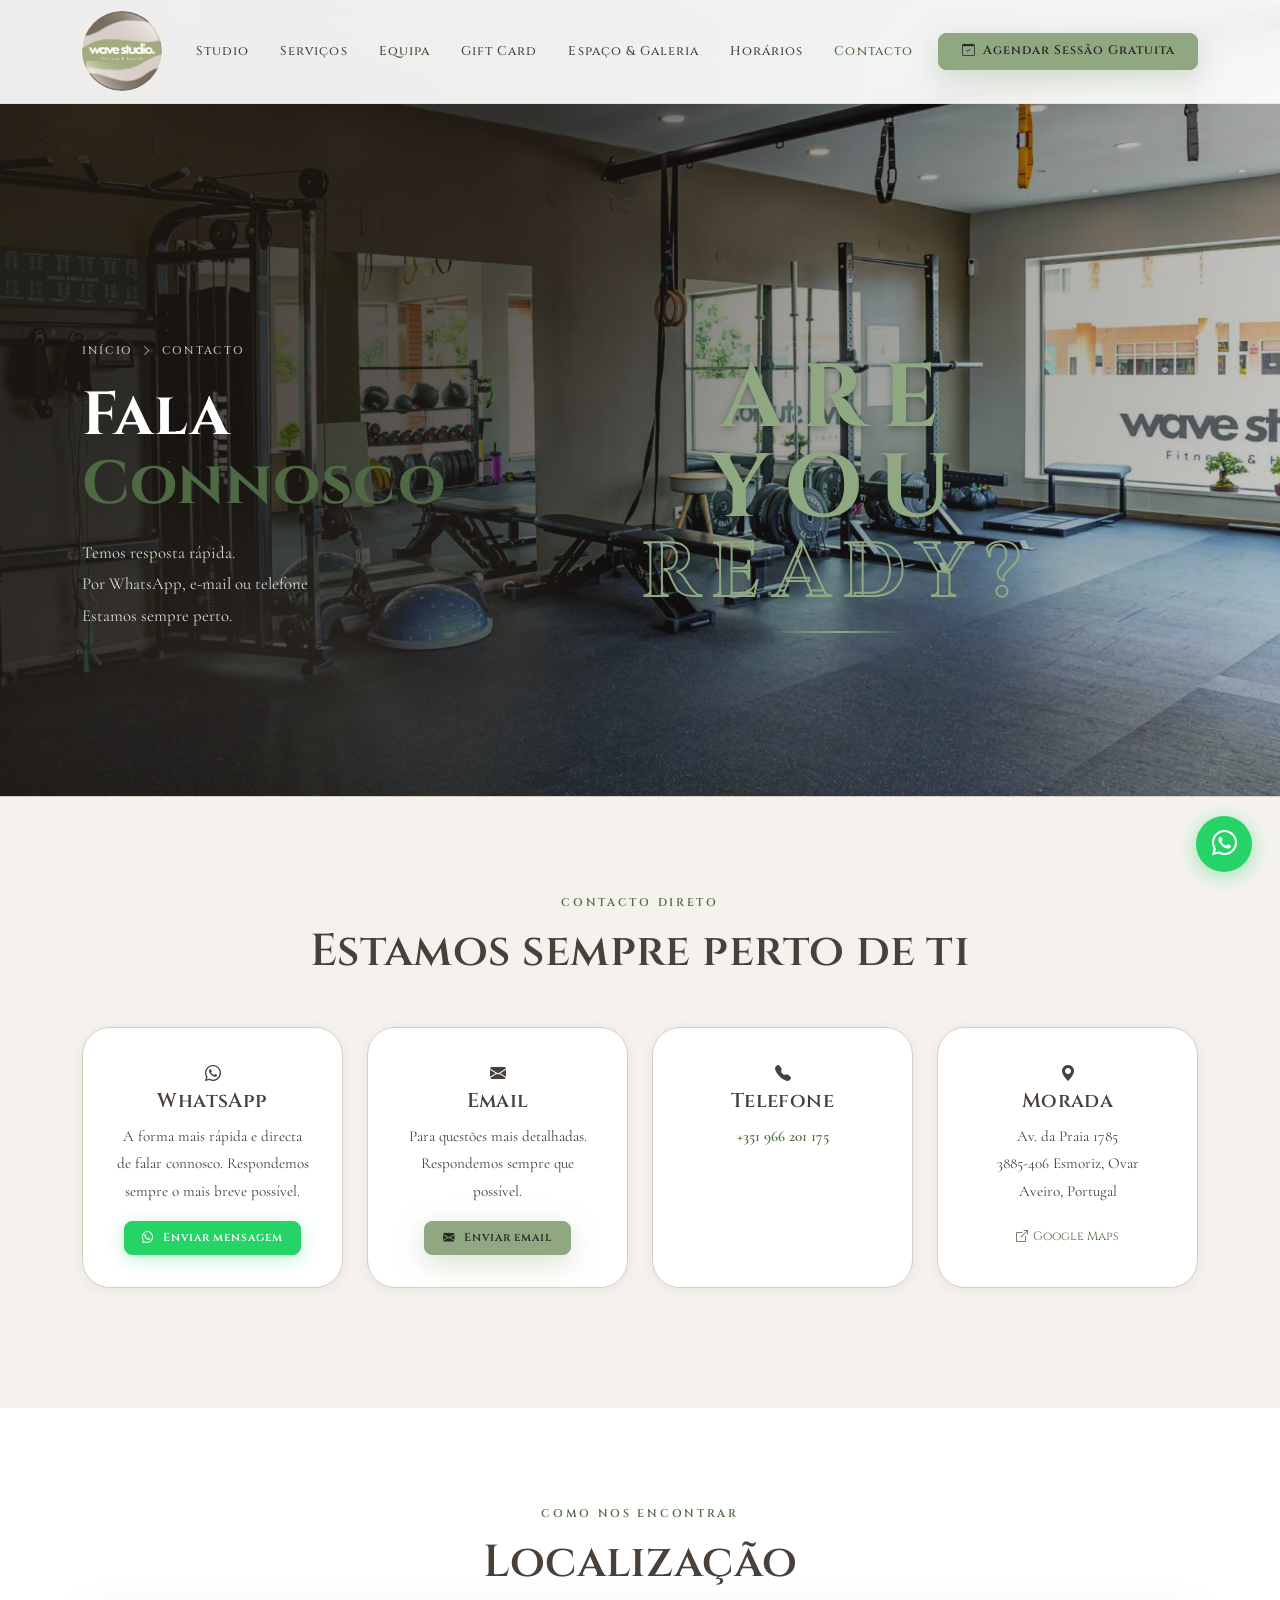
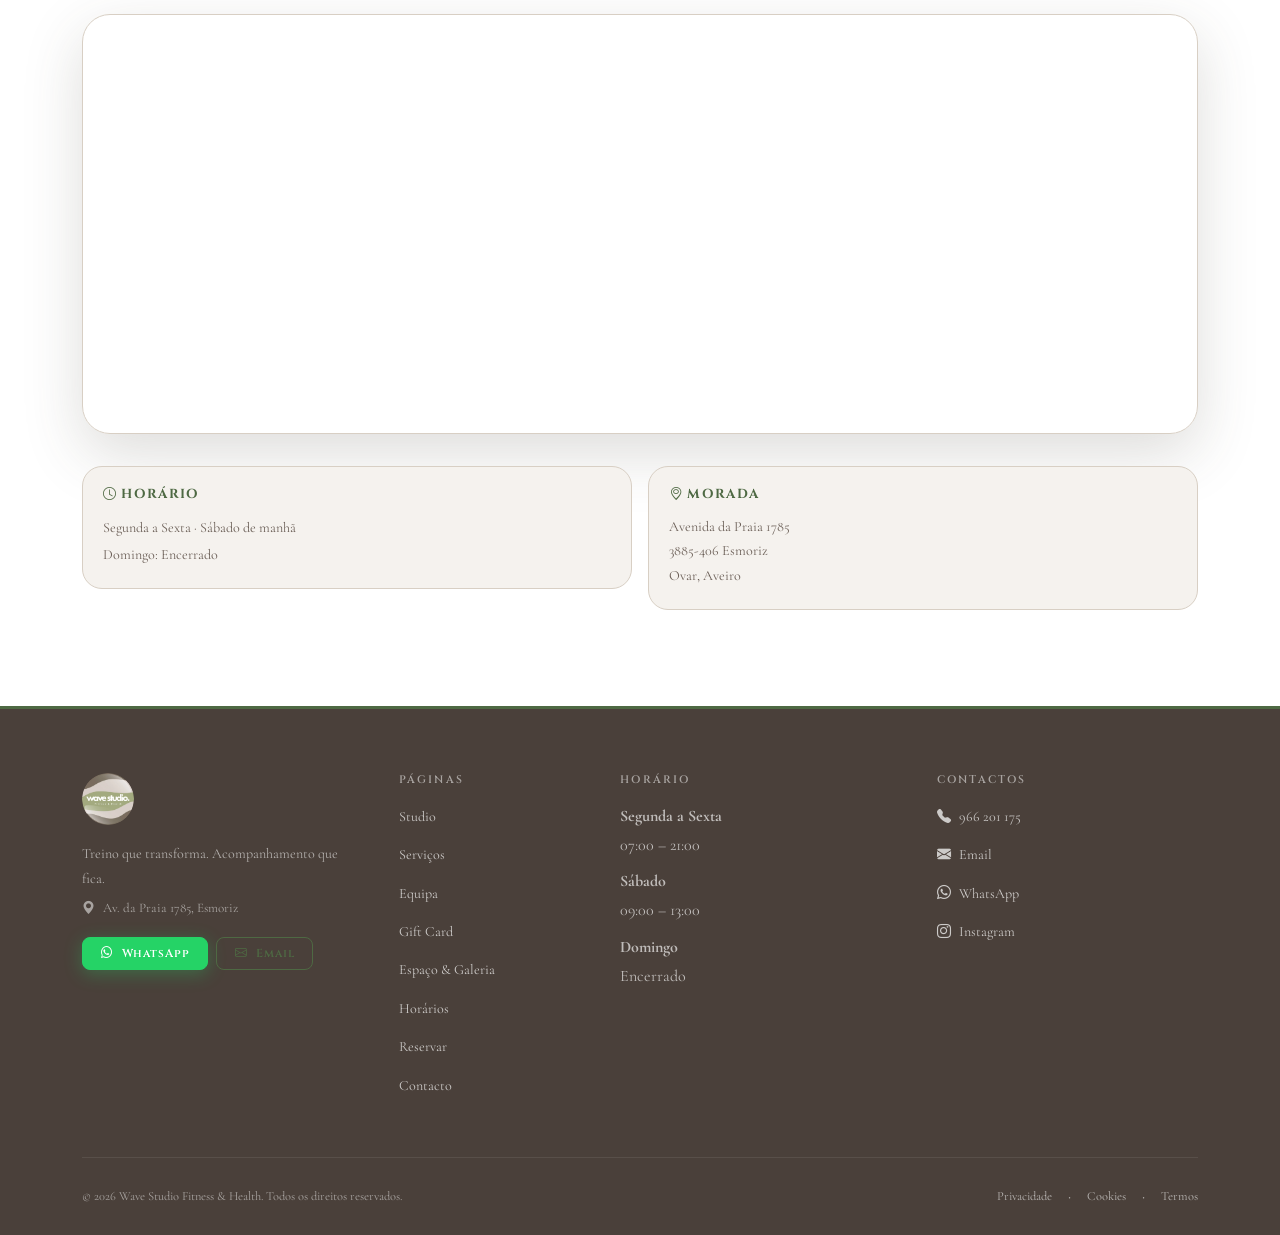
==== commit 0915e264: "Add files via upload" ====
--- a/pages/contactos.html
+++ b/pages/contactos.html
@@ -7,7 +7,7 @@
   <title>Contacto — Wave Studio Fitness &amp; Health | Esmoriz</title>
   <meta name="description" content="Contacta o Wave Studio em Esmoriz. Telefone, email, WhatsApp. Av. da Praia 1785.">
   <meta name="robots" content="index, follow">
-  <link rel="canonical" href="https://www.wavestudiofitness.pt/pages/contactos.html">
+  <link rel="canonical" href="https://wave-studio-fitness.com/pages/contactos.html">
   <link rel="icon" href="/favicon.ico" sizes="any">
   <link rel="icon" type="image/png" sizes="32x32" href="../assets/icons/favicon-32.png">
   <link rel="icon" type="image/png" sizes="16x16" href="../assets/icons/favicon-16.png">
@@ -16,9 +16,9 @@
   <meta property="og:title" content="Contacto — Wave Studio Fitness & Health | Esmoriz">
   <meta property="og:description" content="Contacta o Wave Studio em Esmoriz. Telefone, email, WhatsApp. Av. da Praia 1785.">
   <meta property="og:type" content="website">
-  <meta property="og:url" content="https://www.wavestudiofitness.pt/pages/contactos.html">
+  <meta property="og:url" content="https://wave-studio-fitness.com/pages/contactos.html">
   <meta property="og:locale" content="pt_PT">
-  <meta property="og:image" content="https://www.wavestudiofitness.pt/assets/images/logos/og-image.jpg">
+  <meta property="og:image" content="https://wave-studio-fitness.com/assets/images/logos/og-image.jpg">
   <link rel="preconnect" href="https://fonts.googleapis.com">
   <link rel="preconnect" href="https://fonts.gstatic.com" crossorigin>
   <link href="https://fonts.googleapis.com/css2?family=Cinzel:wght@400;500;600;700&family=Cormorant+Garamond:ital,wght@0,300;0,400;0,500;0,600;1,300;1,400&display=swap" rel="stylesheet">
@@ -107,7 +107,7 @@
         <div class="row g-4 mb-4">
           <div class="col-md-6 col-lg-3 reveal">
             <div class="card-wave text-center">
-              <i class="bi bi-whatsapp" style="font-size:2.5rem;color:#25D366;display:block;margin-bottom:1rem" aria-hidden="true"></i>
+              <i class="bi bi-whatsapp" class="u-icone-xl u-icone-xl--whatsapp" aria-hidden="true"></i>
               <h3 class="card-title">WhatsApp</h3>
               <p class="card-text">A forma mais rápida e directa de falar connosco. Respondemos sempre o mais breve possível.</p>
               <a href="https://wa.me/351966201175?text=Olá!%20Gostaria%20de%20saber%20mais%20sobre%20o%20Wave%20Studio." target="_blank" rel="noopener noreferrer" class="btn btn-wa btn-sm" aria-label="WhatsApp (abre em nova aba)"><i class="bi bi-whatsapp" aria-hidden="true"></i> Enviar mensagem</a>
@@ -115,7 +115,7 @@
           </div>
           <div class="col-md-6 col-lg-3 reveal" style="animation-delay:.1s">
             <div class="card-wave text-center">
-              <i class="bi bi-envelope-fill" style="font-size:2.5rem;color:var(--salvia-texto);display:block;margin-bottom:1rem" aria-hidden="true"></i>
+              <i class="bi bi-envelope-fill" class="u-icone-xl" aria-hidden="true"></i>
               <h3 class="card-title">Email</h3>
               <p class="card-text">Para questões mais detalhadas. Respondemos sempre que possível.</p>
               <a href="mailto:wavestudiofitness@gmail.com?subject=Questao%20Wave%20Studio" class="btn btn-primary btn-sm"><i class="bi bi-envelope-fill" aria-hidden="true"></i> Enviar email</a>
@@ -123,17 +123,17 @@
           </div>
           <div class="col-md-6 col-lg-3 reveal" style="animation-delay:.15s">
             <div class="card-wave text-center">
-              <i class="bi bi-telephone-fill" style="font-size:2.5rem;color:var(--salvia-texto);display:block;margin-bottom:1rem" aria-hidden="true"></i>
+              <i class="bi bi-telephone-fill" class="u-icone-xl" aria-hidden="true"></i>
               <h3 class="card-title">Telefone</h3>
-              <p class="card-text"><a href="tel:+351966201175" style="color:var(--salvia-texto);text-decoration:none;font-weight:600">+351 966 201 175</a></p>
+              <p class="card-text"><a href="tel:+351966201175" class="u-link-salvia--bold">+351 966 201 175</a></p>
             </div>
           </div>
           <div class="col-md-6 col-lg-3 reveal" style="animation-delay:.2s">
             <div class="card-wave text-center">
-              <i class="bi bi-geo-alt-fill" style="font-size:2.5rem;color:var(--salvia-texto);display:block;margin-bottom:1rem" aria-hidden="true"></i>
+              <i class="bi bi-geo-alt-fill" class="u-icone-xl" aria-hidden="true"></i>
               <h3 class="card-title">Morada</h3>
-              <p class="card-text">Av. da Praia 1785<br>3886-359 Esmoriz, Ovar<br>Aveiro, Portugal</p>
-              <a href="https://maps.google.com/?q=Avenida+da+Praia+1785+Esmoriz" target="_blank" rel="noopener noreferrer" style="font-family:var(--f-h);font-size:.76rem;color:var(--salvia-texto);text-decoration:none;display:inline-flex;align-items:center;gap:.35rem" aria-label="Google Maps"><i class="bi bi-box-arrow-up-right" aria-hidden="true"></i>Google Maps</a>
+              <p class="card-text">Av. da Praia 1785<br>3885-406 Esmoriz, Ovar<br>Aveiro, Portugal</p>
+              <a href="https://maps.google.com/?q=Avenida+da+Praia+1785+Esmoriz" target="_blank" rel="noopener noreferrer" class="u-link-maps" aria-label="Google Maps"><i class="bi bi-box-arrow-up-right" aria-hidden="true"></i>Google Maps</a>
             </div>
           </div>
         </div>
@@ -145,12 +145,12 @@
     <section class="section" aria-labelledby="h-mapa">
       <div class="container">
         <div class="text-center mb-4"><span class="sec-label">Como nos encontrar</span><h2 id="h-mapa" class="sec-title">Localização</h2></div>
-        <div style="border-radius:var(--r-xl);overflow:hidden;box-shadow:var(--sh-lg);border:1px solid var(--bege);height:420px">
-          <iframe src="https://www.google.com/maps/embed?pb=!1m18!1m12!1m3!1d3023.1!2d-8.6432!3d40.9453!2m3!1f0!2f0!3f0!3m2!1i1024!2i768!4f13.1!3m3!1m2!1s0x0%3A0x0!2sAvenida+da+Praia+1785%2C+Esmoriz!5e0!3m2!1spt!2spt!4v1" width="100%" height="100%" style="border:0" loading="lazy" allowfullscreen title="Mapa do Wave Studio em Esmoriz" referrerpolicy="no-referrer-when-downgrade"></iframe>
+        <div class="u-mapa-frame">
+          <iframe src="https://www.google.com/maps?q=Wave+Studio+Fitness+%26+Health,+Av.+da+Praia+1785,+3885-406+Esmoriz&output=embed" width="100%" height="100%" style="border:0" loading="lazy" allowfullscreen title="Mapa do Wave Studio em Esmoriz" referrerpolicy="no-referrer-when-downgrade"></iframe>
         </div>
         <div class="row g-3 mt-3">
-          <div class="col-md-6"><div style="background:var(--creme);border-radius:var(--r-lg);padding:1.25rem;border:1px solid var(--bege)"><h4 style="font-family:var(--f-h);font-size:.82rem;font-weight:700;letter-spacing:.1em;text-transform:uppercase;color:var(--salvia-texto);margin-bottom:.75rem"><i class="bi bi-clock me-1" aria-hidden="true"></i>Horário</h4><p style="font-family:var(--f-body);font-size:.88rem;color:var(--txt-muted);margin:0;line-height:1.9">Segunda a Sexta · Sábado de manhã<br>Domingo: Encerrado</p></div></div>
-          <div class="col-md-6"><div style="background:var(--creme);border-radius:var(--r-lg);padding:1.25rem;border:1px solid var(--bege)"><h4 style="font-family:var(--f-h);font-size:.82rem;font-weight:700;letter-spacing:.1em;text-transform:uppercase;color:var(--salvia-texto);margin-bottom:.75rem"><i class="bi bi-geo-alt me-1" aria-hidden="true"></i>Morada</h4><address style="font-style:normal;font-family:var(--f-body);font-size:.88rem;color:var(--txt-muted);line-height:1.75;margin:0">Avenida da Praia 1785<br>3886-359 Esmoriz<br>Ovar, Aveiro</address></div></div>
+          <div class="col-md-6"><div class="u-caixa-info"><h4 class="u-caixa-info__titulo"><i class="bi bi-clock me-1" aria-hidden="true"></i>Horário</h4><p class="u-caixa-info__texto">Segunda a Sexta · Sábado de manhã<br>Domingo: Encerrado</p></div></div>
+          <div class="col-md-6"><div class="u-caixa-info"><h4 class="u-caixa-info__titulo"><i class="bi bi-geo-alt me-1" aria-hidden="true"></i>Morada</h4><address class="u-caixa-info__endereco">Avenida da Praia 1785<br>3885-406 Esmoriz<br>Ovar, Aveiro</address></div></div>
         </div>
       </div>
     </section>
--- a/assets/css/overrides.css
+++ b/assets/css/overrides.css
@@ -94,6 +94,7 @@
   outline:    3px solid #1da851;
   outline-offset: 3px;
 }
+.btn-wa--pill { border-radius: 2rem; }
 
 
 /* ────────────────────────────────────────────────────────────────
@@ -231,3 +232,196 @@
    ──────────────────────────────────────────────────────────────── */
 @media (min-width: 1200px) { .container { max-width: 1140px; } }
 @media (min-width: 1400px) { .container { max-width: 1200px; } }
+
+
+/* ────────────────────────────────────────────────────────────────
+   14. UTILITÁRIOS — Extraídos de estilos inline repetidos
+   Classes reutilizadas em várias páginas (Home, Equipa, Contactos,
+   Horários, Serviços). Consolidadas aqui em vez de repetir o mesmo
+   bloco de CSS dentro do HTML em cada ocorrência.
+   ──────────────────────────────────────────────────────────────── */
+
+/* Nota de confirmação via WhatsApp (ícone + texto verde pequeno) */
+.u-nota-whatsapp {
+  color:       #25D366;
+  font-size:   .85rem;
+  margin-top:  .2rem;
+}
+
+/* Texto pequeno esbatido — usado em tabelas e legendas centradas */
+.u-txt-nota {
+  font-size: .82rem;
+  color:     var(--txt-muted);
+}
+.u-txt-nota--85 {
+  font-size: .85rem;
+  color:     var(--txt-muted);
+}
+.u-txt-nota--88 {
+  font-size: .88rem;
+  color:     var(--txt-muted);
+}
+
+/* Cartão de membro de equipa — nome, cargo, biografia */
+.team-card__nome {
+  font-size:     1.15rem;
+  margin-bottom: .2rem;
+}
+.team-card__cargo {
+  font-family:     var(--f-h);
+  font-size:       .68rem;
+  font-weight:     700;
+  letter-spacing:  .14em;
+  text-transform:  uppercase;
+  color:           var(--salvia-texto);
+  display:         block;
+  margin-bottom:   .75rem;
+}
+.team-card__bio {
+  font-size:     .9rem;
+  color:         var(--txt-muted);
+  line-height:   1.75;
+  margin-bottom: 1rem;
+}
+
+/* Ícones circulares de destaque (Contactos, Serviços) */
+.u-icone-lg {
+  font-size:     2rem;
+  color:         var(--salvia-texto);
+  display:       block;
+  margin-bottom: .85rem;
+}
+.u-icone-xl {
+  font-size:     2.5rem;
+  color:         var(--salvia-texto);
+  display:       block;
+  margin-bottom: 1rem;
+}
+.u-icone-xl--whatsapp { color: #25D366; }
+
+/* Texto sálvia suave (subtítulos sobre fundo claro) */
+.u-cor-salvia-suave { color: rgba(143, 168, 130, .85); }
+
+/* Legenda centrada pequena (ex: nota sob tabela de horários) */
+.u-legenda-centro {
+  font-family:    var(--f-h);
+  font-size:      .72rem;
+  color:          var(--txt-muted);
+  text-align:     center;
+  margin-top:     .85rem;
+  letter-spacing: .04em;
+}
+
+/* Link discreto sem sublinhado, cor da marca */
+.u-link-salvia {
+  color:           var(--salvia-texto);
+  text-decoration: none;
+}
+.u-link-salvia--bold {
+  color:           var(--salvia-texto);
+  text-decoration: none;
+  font-weight:     600;
+}
+
+/* Caixa de informação (morada, horário — usada em Contactos) */
+.u-caixa-info {
+  background:    var(--creme);
+  border-radius: var(--r-lg);
+  padding:       1.25rem;
+  border:        1px solid var(--bege);
+}
+.u-caixa-info__titulo {
+  font-family:     var(--f-h);
+  font-size:       .82rem;
+  font-weight:     700;
+  letter-spacing:  .1em;
+  text-transform:  uppercase;
+  color:           var(--salvia-texto);
+  margin-bottom:   .75rem;
+}
+.u-caixa-info__texto {
+  font-family: var(--f-body);
+  font-size:   .88rem;
+  color:       var(--txt-muted);
+  margin:      0;
+  line-height: 1.9;
+}
+.u-caixa-info__endereco {
+  font-style:  normal;
+  font-family: var(--f-body);
+  font-size:   .88rem;
+  color:       var(--txt-muted);
+  line-height: 1.75;
+  margin:      0;
+}
+
+/* Grupo de botões centrado com espaçamento (rodapé de secções) */
+.u-flex-center-gap {
+  display:         flex;
+  justify-content: center;
+  gap:             1rem;
+}
+
+/* Citação / testemunho em itálico */
+.u-citacao { color: var(--txt-muted); font-style: italic; }
+
+/* Fundo verde-escuro da marca, uso pontual */
+.u-fundo-marca { background: #4E6943; }
+
+/* Campo obrigatório em formulários */
+.u-obrigatorio { color: #c00; }
+
+/* Mapa incorporado — moldura consistente com o resto do site */
+.u-mapa-frame {
+  border-radius: var(--r-xl);
+  overflow:      hidden;
+  box-shadow:    var(--sh-lg);
+  border:        1px solid var(--bege);
+  height:        420px;
+}
+
+/* Imagem de destaque com cantos arredondados e sombra da marca */
+.u-img-destaque {
+  width:         100%;
+  border-radius: var(--r-xl);
+  box-shadow:    var(--sh-lg);
+}
+
+/* Status "Encerrado" / "Horário reduzido" nos cartões de funcionamento */
+.u-status-nota { color: var(--txt-muted); font-style: italic; }
+
+/* Cartão de aula em lista de espera (PT sem horário fixo) */
+.u-aula-badge-vazio { text-align: center; padding: .85rem .5rem; }
+.u-aula-badge-vazio__icone { font-size: 1.2rem; opacity: .4; display: block; margin-bottom: .35rem; }
+.u-aula-badge-vazio__nota { font-size: .65rem; color: var(--txt-muted); display: block; margin-top: .2rem; }
+
+/* Aviso informativo em caixa (nota sobre marcações/alterações) */
+.u-aviso-info {
+  background:      var(--branco);
+  border:           1px solid var(--bege);
+  border-left:      3px solid var(--salvia);
+  border-radius:    var(--r-xl);
+  padding:          1rem 1.5rem;
+  font-size:        .82rem;
+  color:            var(--txt-muted);
+  display:          flex;
+  align-items:      flex-start;
+  gap:              .75rem;
+  margin-bottom:    2rem;
+}
+.u-aviso-info__icone {
+  color:      var(--salvia-texto);
+  font-size:  1rem;
+  margin-top: .1rem;
+}
+
+/* Botão inline pequeno para o Google Maps (link com ícone) */
+.u-link-maps {
+  font-family:     var(--f-h);
+  font-size:       .76rem;
+  color:           var(--salvia-texto);
+  text-decoration: none;
+  display:         inline-flex;
+  align-items:     center;
+  gap:             .35rem;
+}
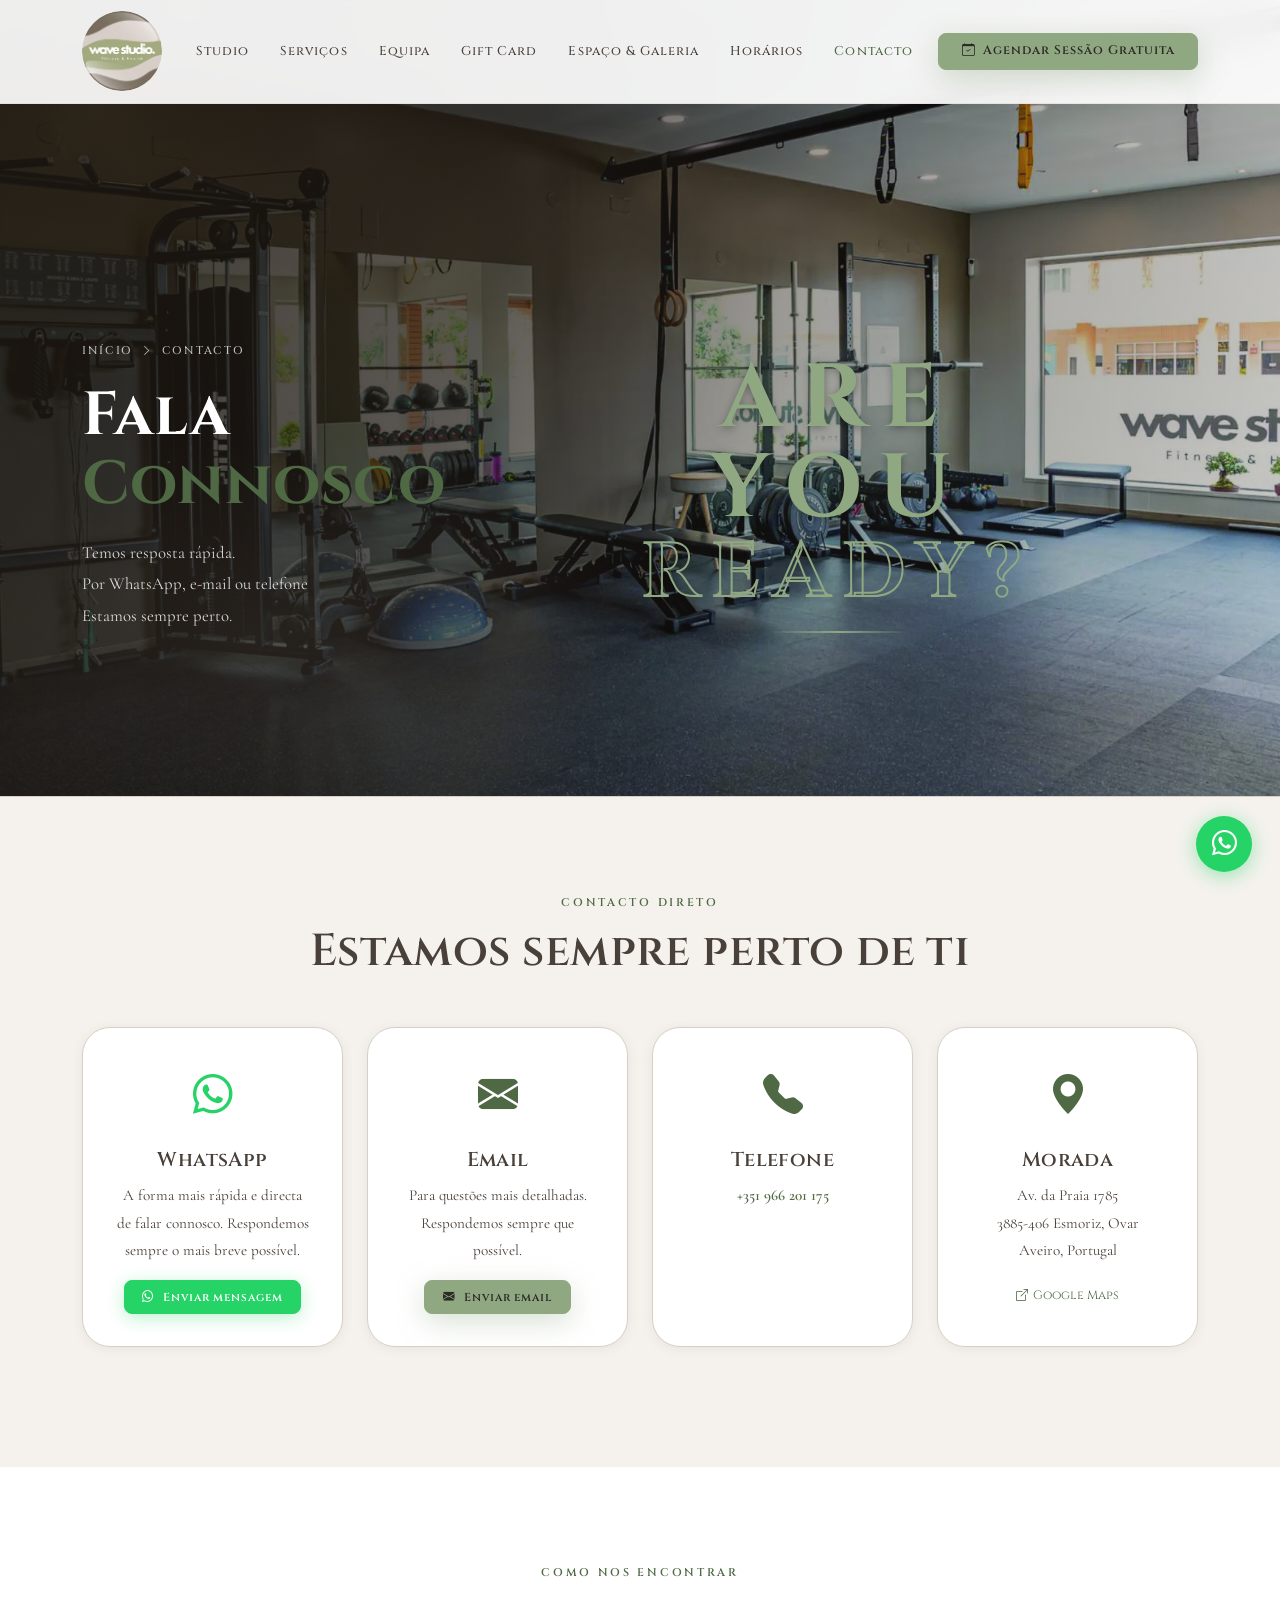
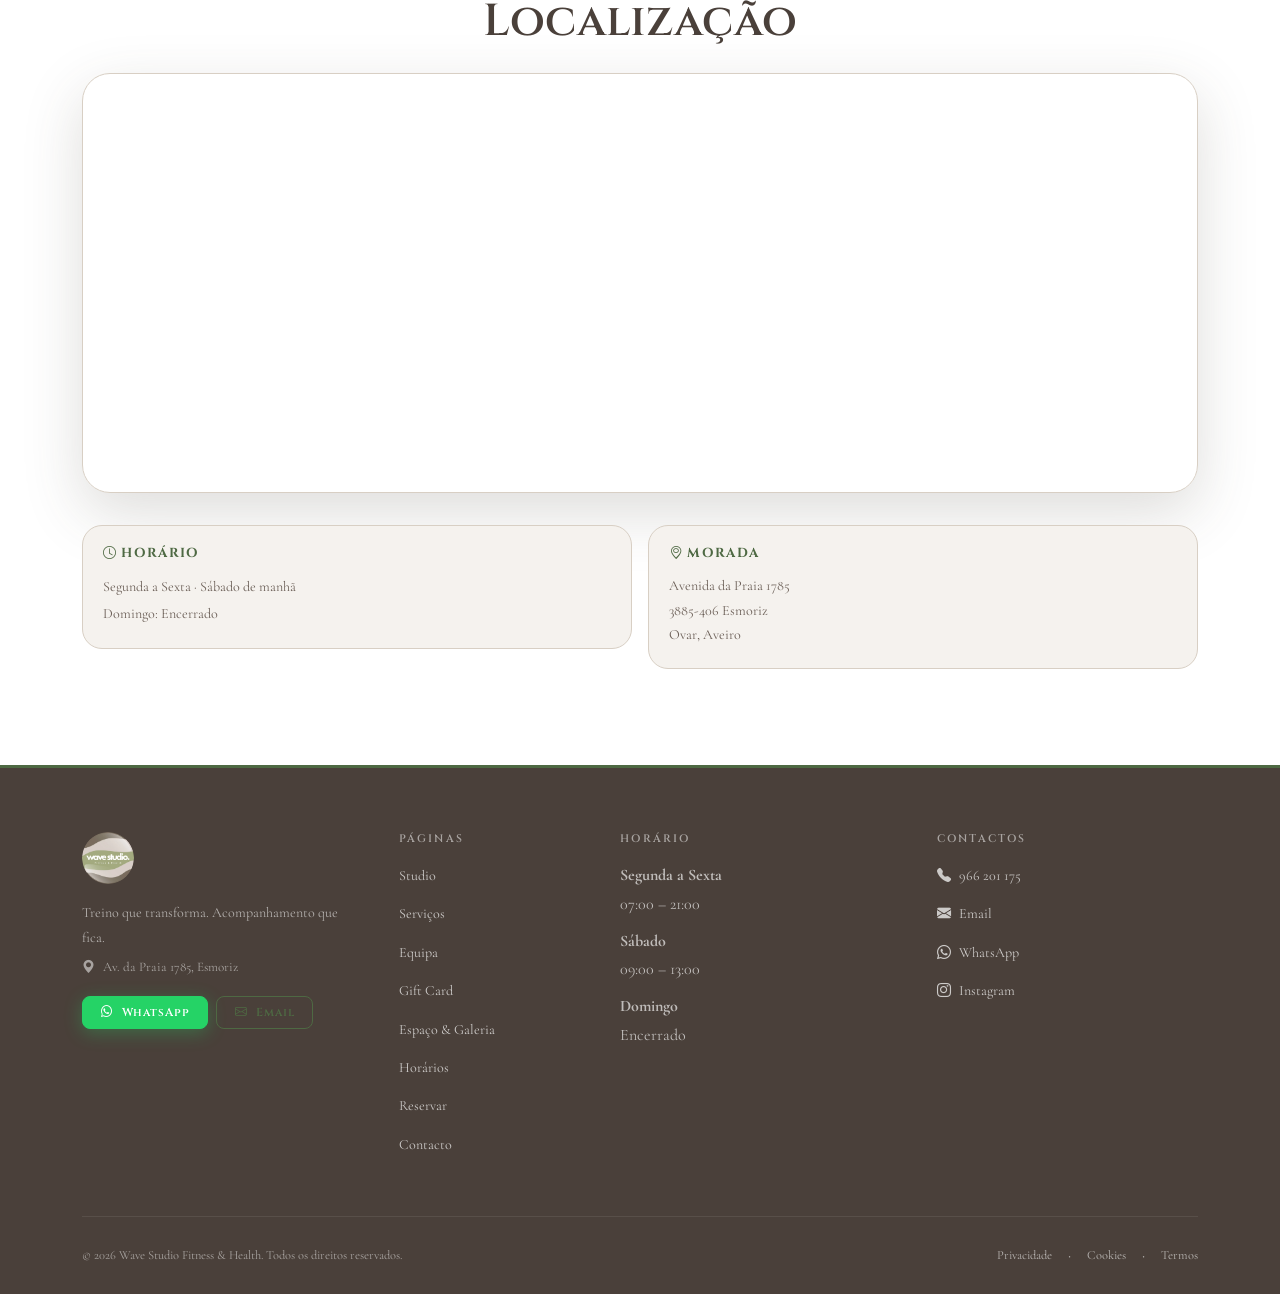
==== commit 570c2d85: "Add files via upload" ====
--- a/pages/contactos.html
+++ b/pages/contactos.html
@@ -37,7 +37,7 @@
     <nav class="navbar navbar-expand-lg fixed-top" id="navbar" aria-label="Navegação principal">
     <div class="container">
       <a class="navbar-brand" href="../index.html" aria-label="Wave Studio Fitness &amp; Health">
-        <img src="../assets/images/logos/logomarca.webp" alt="Wave Studio Fitness &amp; Health" class="navbar-logo"
+        <img src="../assets/images/logos/logomarca.webp" alt="Wave Studio Fitness &amp; Health" class="navbar-logo" width="80" height="80"
              onerror="this.onerror=null;this.style.display='none'">
       </a>
       <button class="navbar-toggler" type="button"
@@ -107,7 +107,7 @@
         <div class="row g-4 mb-4">
           <div class="col-md-6 col-lg-3 reveal">
             <div class="card-wave text-center">
-              <i class="bi bi-whatsapp" class="u-icone-xl u-icone-xl--whatsapp" aria-hidden="true"></i>
+              <i class="bi bi-whatsapp u-icone-xl u-icone-xl--whatsapp" aria-hidden="true"></i>
               <h3 class="card-title">WhatsApp</h3>
               <p class="card-text">A forma mais rápida e directa de falar connosco. Respondemos sempre o mais breve possível.</p>
               <a href="https://wa.me/351966201175?text=Olá!%20Gostaria%20de%20saber%20mais%20sobre%20o%20Wave%20Studio." target="_blank" rel="noopener noreferrer" class="btn btn-wa btn-sm" aria-label="WhatsApp (abre em nova aba)"><i class="bi bi-whatsapp" aria-hidden="true"></i> Enviar mensagem</a>
@@ -115,7 +115,7 @@
           </div>
           <div class="col-md-6 col-lg-3 reveal" style="animation-delay:.1s">
             <div class="card-wave text-center">
-              <i class="bi bi-envelope-fill" class="u-icone-xl" aria-hidden="true"></i>
+              <i class="bi bi-envelope-fill u-icone-xl" aria-hidden="true"></i>
               <h3 class="card-title">Email</h3>
               <p class="card-text">Para questões mais detalhadas. Respondemos sempre que possível.</p>
               <a href="mailto:wavestudiofitness@gmail.com?subject=Questao%20Wave%20Studio" class="btn btn-primary btn-sm"><i class="bi bi-envelope-fill" aria-hidden="true"></i> Enviar email</a>
@@ -123,14 +123,14 @@
           </div>
           <div class="col-md-6 col-lg-3 reveal" style="animation-delay:.15s">
             <div class="card-wave text-center">
-              <i class="bi bi-telephone-fill" class="u-icone-xl" aria-hidden="true"></i>
+              <i class="bi bi-telephone-fill u-icone-xl" aria-hidden="true"></i>
               <h3 class="card-title">Telefone</h3>
               <p class="card-text"><a href="tel:+351966201175" class="u-link-salvia--bold">+351 966 201 175</a></p>
             </div>
           </div>
           <div class="col-md-6 col-lg-3 reveal" style="animation-delay:.2s">
             <div class="card-wave text-center">
-              <i class="bi bi-geo-alt-fill" class="u-icone-xl" aria-hidden="true"></i>
+              <i class="bi bi-geo-alt-fill u-icone-xl" aria-hidden="true"></i>
               <h3 class="card-title">Morada</h3>
               <p class="card-text">Av. da Praia 1785<br>3885-406 Esmoriz, Ovar<br>Aveiro, Portugal</p>
               <a href="https://maps.google.com/?q=Avenida+da+Praia+1785+Esmoriz" target="_blank" rel="noopener noreferrer" class="u-link-maps" aria-label="Google Maps"><i class="bi bi-box-arrow-up-right" aria-hidden="true"></i>Google Maps</a>
@@ -163,7 +163,7 @@
       <div class="row g-4 justify-content-between">
         <div class="col-lg-3">
           <img src="../assets/images/logos/logomarca.webp" alt="Wave Studio Fitness &amp; Health"
-               class="footer__logo" onerror="this.style.display='none'">
+               class="footer__logo" width="52" height="52" onerror="this.style.display='none'">
           <p class="footer__tagline">Treino que transforma. Acompanhamento que fica.</p>
           <address class="footer__addr not-italic"><i class="bi bi-geo-alt-fill me-2" aria-hidden="true"></i>Av. da Praia 1785, Esmoriz</address>
           <div class="d-flex gap-2 flex-wrap mt-3">
@@ -177,7 +177,7 @@
           </div>
         </div>
         <div class="col-sm-6 col-lg-2">
-          <h2 class="footer__h">Páginas</h3>
+          <h2 class="footer__h">Páginas</h2>
           <nav aria-label="Rodapé — páginas">
             <ul class="footer__links">
               <li><a href="../index.html#sobre" class="footer__link">Studio</a></li>
@@ -192,11 +192,11 @@
           </nav>
         </div>
         <div class="col-sm-6 col-lg-3">
-          <h2 class="footer__h">Horário</h3>
+          <h2 class="footer__h">Horário</h2>
           <dl class="footer__horario"><dt>Segunda a Sexta</dt><dd>07:00 – 21:00</dd><dt>Sábado</dt><dd>09:00 – 13:00</dd><dt>Domingo</dt><dd>Encerrado</dd></dl>
         </div>
         <div class="col-sm-6 col-lg-3">
-          <h2 class="footer__h">Contactos</h3>
+          <h2 class="footer__h">Contactos</h2>
           <ul class="footer__links">
             <li><a href="tel:+351966201175" class="footer__link"><i class="bi bi-telephone-fill me-2" aria-hidden="true"></i>966 201 175</a></li>
             <li><a href="mailto:wavestudiofitness@gmail.com" class="footer__link"><i class="bi bi-envelope-fill me-2" aria-hidden="true"></i>Email</a></li>
--- a/assets/css/style.css
+++ b/assets/css/style.css
@@ -1174,38 +1174,11 @@
 .test-service { font-size: .75rem; color: var(--txt-muted); display: block; margin-top: .1rem; }
 
 /* Contadores */
-.counters-wrap {
-  background:    var(--salvia-texto);
-  border-radius: var(--r-xl);
-  padding:       3rem 2rem;
-  margin-top:    3rem;
-}
-.counters-label {
-  font-family:    var(--f-h);
-  font-size:      .7rem;
-  font-weight:    500;
-  letter-spacing: .22em;
-  text-transform: uppercase;
-  color:          rgba(255,255,255,.70);
-  margin-bottom:  2rem;
-  text-align:     center;
-}
 .counter-num {
-  display:     block;
-  font-family: var(--f-h);
-  font-size:   clamp(2.2rem, 5vw, 3.2rem);
-  font-weight: 700;
-  color:       var(--txt-inv);
-  line-height: 1;
-  margin-bottom: .35rem;
-}
-.counter-lbl {
-  font-family: var(--f-h);
-  font-size:   .75rem;
-  color:       rgba(255,255,255,.72);
-}
-
-@media (max-width: 575px) { .counters-wrap { padding: 2rem 1rem; } }
+  /* Classe usada apenas como seletor pelo JS (assets/js/site.js, módulo
+     05 "Contadores animados"). O estilo visual vem sempre de .stat-num,
+     a única classe com que .counter-num é combinada. */
+}
 
 
 /* ────────────────────────────────────────────────────────────────
@@ -1501,43 +1474,11 @@
 
 /* ────────────────────────────────────────────────────────────────
    17. GALERIA + LIGHTBOX
-   ──────────────────────────────────────────────────────────────── */
-.galeria-grid {
-  columns:    3 240px;
-  gap:        1rem;
-}
-.galeria-item {
-  break-inside:  avoid;
-  margin-bottom: 1rem;
-  position:      relative;
-  overflow:      hidden;
-  border-radius: var(--r-lg);
-  cursor:        pointer;
-}
-.galeria-item img {
-  width:      100%;
-  display:    block;
-  transition: transform .45s ease;
-}
-.galeria-item:hover img { transform: scale(1.05); }
-.galeria-item__overlay {
-  position:        absolute;
-  inset:           0;
-  background:      rgba(74, 64, 58, 0);
-  display:         flex;
-  align-items:     center;
-  justify-content: center;
-  transition:      background var(--tr);
-}
-.galeria-item:hover .galeria-item__overlay { background: rgba(74, 64, 58, .40); }
-.galeria-item__overlay i {
-  color:      var(--txt-inv);
-  font-size:  2rem;
-  opacity:    0;
-  transform:  scale(.7);
-  transition: all var(--tr);
-}
-.galeria-item:hover .galeria-item__overlay i { opacity: 1; transform: scale(1); }
+   NOTA: .galeria-grid / .galeria-item vivem exclusivamente em
+   galeria.css (carregado depois deste ficheiro em galeria.html,
+   a única página que os usa) — removidos daqui para eliminar a
+   duplicação/conflito de regras entre os dois ficheiros.
+   ──────────────────────────────────────────────────────────────── */
 
 /* Lightbox */
 .lightbox {
@@ -1591,13 +1532,96 @@
   letter-spacing: .08em;
 }
 
-@media (max-width: 575px) { .galeria-grid { columns: 1; } }
-@media (max-width: 767px) { .galeria-grid { columns: 2 150px; } }
-
-
 /* ────────────────────────────────────────────────────────────────
    18. EQUIPA — Cards de membros
    ──────────────────────────────────────────────────────────────── */
+/* Cartão — coluna flexível para que o botão fique alinhado em todos os cartões */
+.team-card {
+  display:        flex;
+  flex-direction: column;
+  align-items:    center;
+  padding:        2.25rem 1.5rem 1.75rem;
+}
+
+/* Retrato circular com anel duplo em sálvia */
+.team-card__foto {
+  width:         128px;
+  height:        128px;
+  border-radius: 50%;
+  overflow:      hidden;
+  margin:        0 auto 1.1rem;
+  background:    var(--salvia-light);
+  box-shadow:    0 0 0 4px var(--branco),
+                 0 0 0 6px rgba(var(--salvia-rgb), .45),
+                 0 10px 24px rgba(74, 64, 58, .14);
+  transition:    box-shadow var(--tr);
+}
+.team-card__foto img {
+  width: 100%; height: 100%;
+  object-fit: cover; object-position: top;
+  display: block;
+}
+/* Avatar provisório (iniciais) — enquadramento centrado */
+.team-card__foto img.is-placeholder { object-position: center; }
+/* Logótipos de parceiros: mostrar inteiros, não recortados como retrato */
+.team-card__foto--logo { background: var(--branco); }
+.team-card__foto--logo img { object-fit: contain; object-position: center; padding: .9rem; }
+.card-wave.team-card:hover .team-card__foto {
+  box-shadow: 0 0 0 4px var(--branco),
+              0 0 0 6px var(--salvia-texto),
+              0 14px 30px rgba(74, 64, 58, .2);
+}
+
+.team-card__nome {
+  font-family:    var(--f-h);
+  font-size:      1.2rem;
+  color:          var(--txt-h);
+  margin:         0 0 .7rem;
+}
+
+/* Áreas de intervenção como etiquetas legíveis, em vez de uma linha corrida */
+.team-card__tags {
+  list-style: none;
+  display:    flex;
+  flex-wrap:  wrap;
+  gap:        .35rem;
+  justify-content: center;
+  padding: 0;
+  margin:  0 0 1rem;
+}
+.team-card__tag {
+  font-family:    var(--f-h);
+  font-size:      .66rem;
+  font-weight:    600;
+  letter-spacing: .06em;
+  color:          var(--salvia-texto);
+  background:     var(--salvia-light);
+  border:         1px solid rgba(var(--salvia-rgb), .35);
+  border-radius:  50px;
+  padding:        .22rem .7rem;
+  white-space:    nowrap;
+}
+
+.team-card__bio {
+  font-size:     .95rem;
+  color:         var(--txt-muted);
+  line-height:   1.7;
+  margin-bottom: 1.5rem;
+  max-width:     34ch;
+}
+
+/* Empurra o botão para a base: todos os CTA ficam alinhados na mesma linha */
+.team-card__cta { margin-top: auto; }
+
+/* Separador entre os dois grupos da equipa */
+.equipa-grupo-sep { margin-top: 4.5rem; }
+
+@media (max-width: 767px) {
+  .team-card { padding: 2rem 1.25rem 1.5rem; }
+  .team-card__bio { max-width: none; }
+}
+
+/* Compatibilidade com marcação anterior */
 .equipa-avatar {
   width:         120px;
   height:        120px;
--- a/assets/css/overrides.css
+++ b/assets/css/overrides.css
@@ -262,27 +262,7 @@
   color:     var(--txt-muted);
 }
 
-/* Cartão de membro de equipa — nome, cargo, biografia */
-.team-card__nome {
-  font-size:     1.15rem;
-  margin-bottom: .2rem;
-}
-.team-card__cargo {
-  font-family:     var(--f-h);
-  font-size:       .68rem;
-  font-weight:     700;
-  letter-spacing:  .14em;
-  text-transform:  uppercase;
-  color:           var(--salvia-texto);
-  display:         block;
-  margin-bottom:   .75rem;
-}
-.team-card__bio {
-  font-size:     .9rem;
-  color:         var(--txt-muted);
-  line-height:   1.75;
-  margin-bottom: 1rem;
-}
+/* Cartões de equipa: ver style.css § 18 — EQUIPA (fonte única). */
 
 /* Ícones circulares de destaque (Contactos, Serviços) */
 .u-icone-lg {
